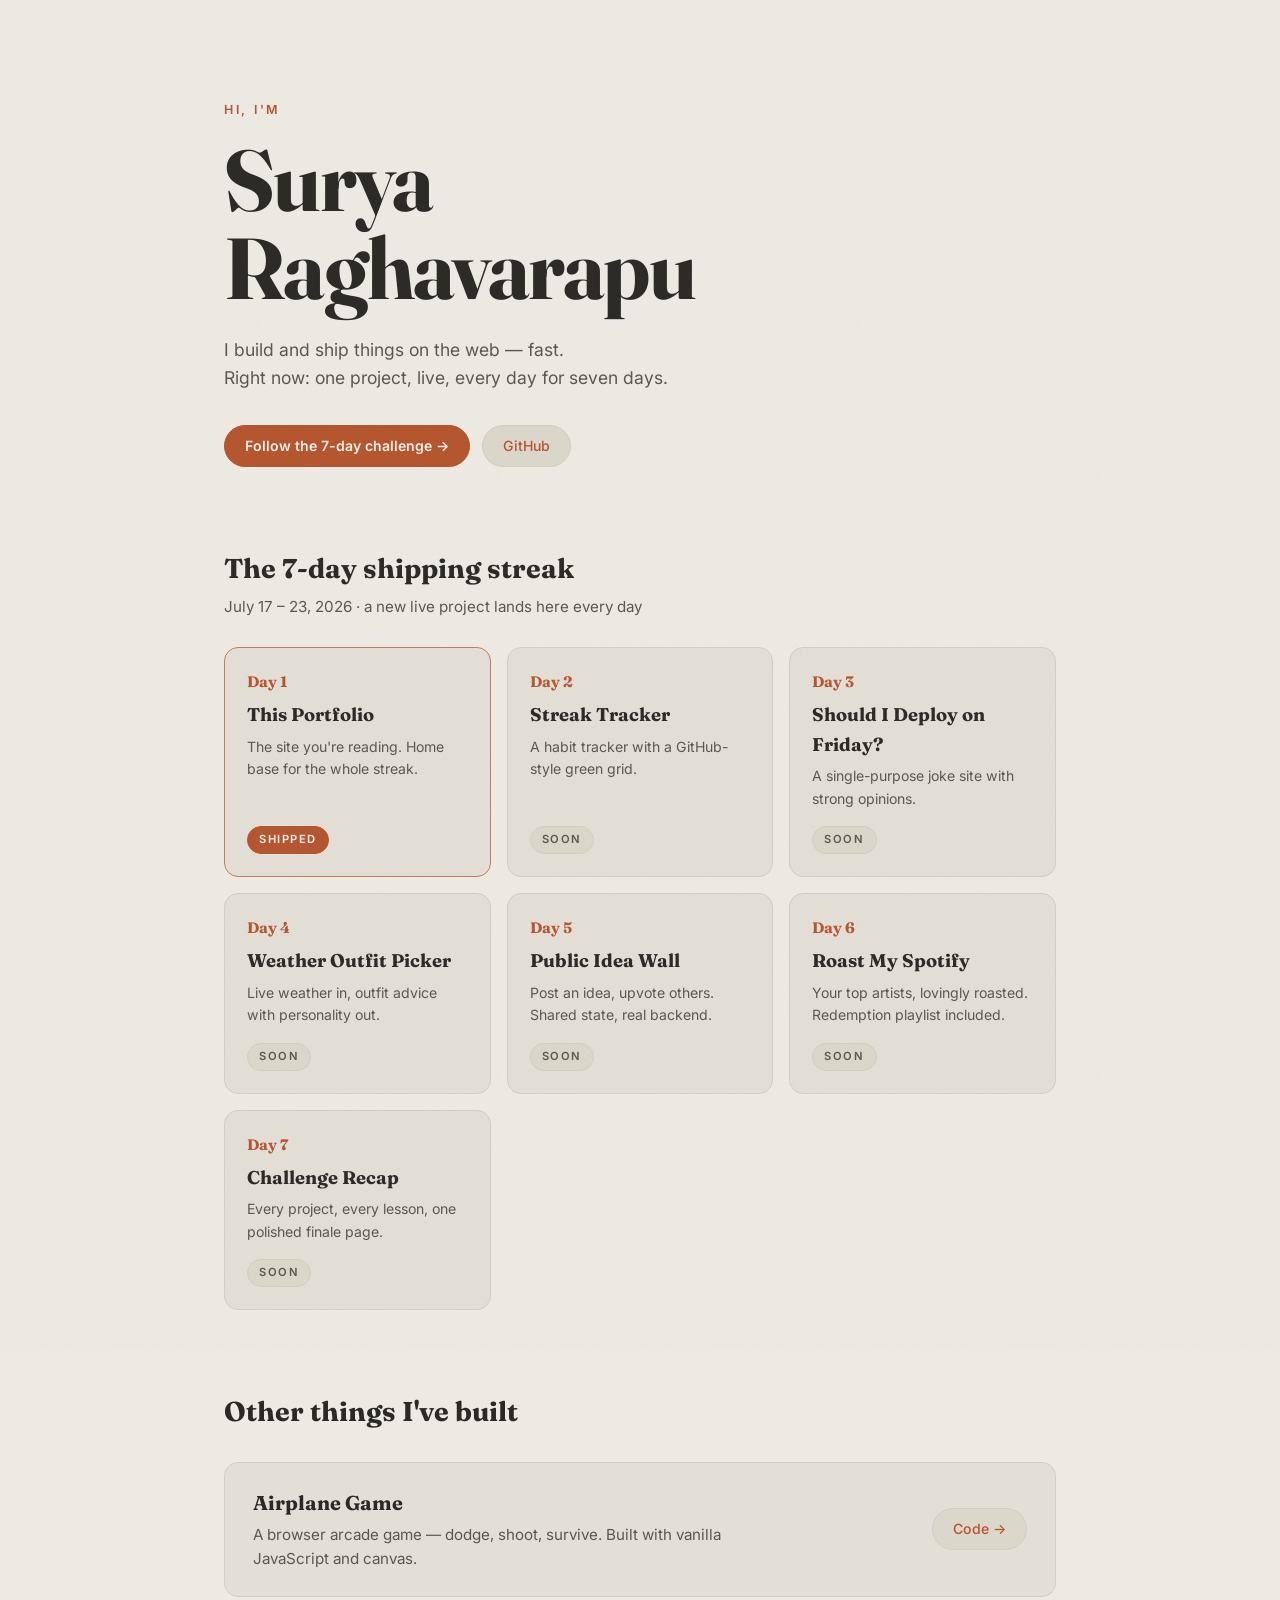
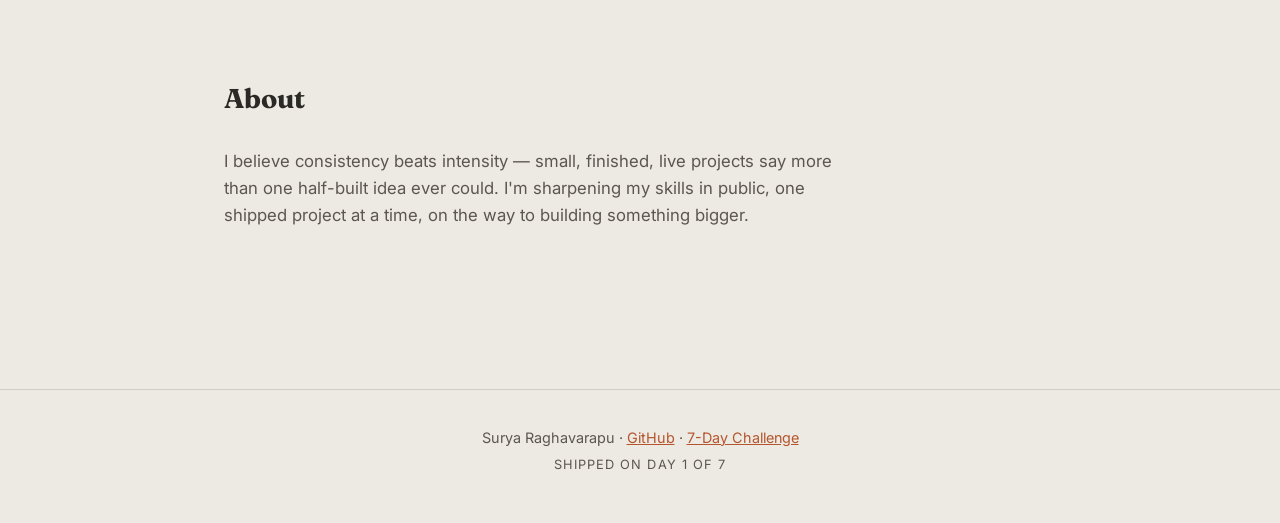
==== index.html @ e82c43d0 "Day 1: personal portfolio site Co-authored-by: Cursor <cursoragent@cursor.com>" ====
<!DOCTYPE html>
<html lang="en">
<head>
  <meta charset="UTF-8" />
  <meta name="viewport" content="width=device-width, initial-scale=1.0" />
  <title>Surya Raghavarapu — Builder</title>
  <meta name="description" content="Surya Raghavarapu builds and ships things on the web. Currently on a 7-day, 7-project build challenge." />
  <link rel="preconnect" href="https://fonts.googleapis.com" />
  <link rel="preconnect" href="https://fonts.gstatic.com" crossorigin />
  <link href="https://fonts.googleapis.com/css2?family=Fraunces:opsz,wght@9..144,500;9..144,700&family=Inter:wght@400;500;600&display=swap" rel="stylesheet" />
  <link rel="stylesheet" href="styles.css" />
</head>
<body>
  <div class="grain" aria-hidden="true"></div>

  <header class="hero">
    <p class="kicker">Hi, I'm</p>
    <h1>Surya<br />Raghavarapu</h1>
    <p class="sub">
      I build and ship things on the web — fast.<br />
      Right now: one project, live, every day for seven days.
    </p>
    <div class="hero-meta">
      <a class="pill pill-accent" href="https://sai-surya-siva-prasad.github.io/7-days-7-projects/" target="_blank" rel="noopener">Follow the 7-day challenge →</a>
      <a class="pill pill-link" href="https://github.com/sai-surya-siva-prasad" target="_blank" rel="noopener">GitHub</a>
    </div>
  </header>

  <main>
    <section class="challenge">
      <div class="section-head">
        <h2>The 7-day shipping streak</h2>
        <p class="section-sub">July 17 – 23, 2026 · a new live project lands here every day</p>
      </div>

      <div class="ship-grid">
        <article class="ship-card" data-status="shipped">
          <span class="ship-day">Day 1</span>
          <h3>This Portfolio</h3>
          <p>The site you're reading. Home base for the whole streak.</p>
          <span class="ship-status">Shipped</span>
        </article>

        <article class="ship-card" data-status="upcoming">
          <span class="ship-day">Day 2</span>
          <h3>Streak Tracker</h3>
          <p>A habit tracker with a GitHub-style green grid.</p>
          <span class="ship-status">Soon</span>
        </article>

        <article class="ship-card" data-status="upcoming">
          <span class="ship-day">Day 3</span>
          <h3>Should I Deploy on Friday?</h3>
          <p>A single-purpose joke site with strong opinions.</p>
          <span class="ship-status">Soon</span>
        </article>

        <article class="ship-card" data-status="upcoming">
          <span class="ship-day">Day 4</span>
          <h3>Weather Outfit Picker</h3>
          <p>Live weather in, outfit advice with personality out.</p>
          <span class="ship-status">Soon</span>
        </article>

        <article class="ship-card" data-status="upcoming">
          <span class="ship-day">Day 5</span>
          <h3>Public Idea Wall</h3>
          <p>Post an idea, upvote others. Shared state, real backend.</p>
          <span class="ship-status">Soon</span>
        </article>

        <article class="ship-card" data-status="upcoming">
          <span class="ship-day">Day 6</span>
          <h3>Roast My Spotify</h3>
          <p>Your top artists, lovingly roasted. Redemption playlist included.</p>
          <span class="ship-status">Soon</span>
        </article>

        <article class="ship-card" data-status="upcoming">
          <span class="ship-day">Day 7</span>
          <h3>Challenge Recap</h3>
          <p>Every project, every lesson, one polished finale page.</p>
          <span class="ship-status">Soon</span>
        </article>
      </div>
    </section>

    <section class="projects">
      <div class="section-head">
        <h2>Other things I've built</h2>
      </div>
      <div class="project-list">
        <article class="project-row">
          <div>
            <h3>Airplane Game</h3>
            <p>A browser arcade game — dodge, shoot, survive. Built with vanilla JavaScript and canvas.</p>
          </div>
          <a class="pill pill-link" href="https://github.com/sai-surya-siva-prasad/airplance-game" target="_blank" rel="noopener">Code →</a>
        </article>
      </div>
    </section>

    <section class="about">
      <div class="section-head">
        <h2>About</h2>
      </div>
      <p>
        I believe consistency beats intensity — small, finished, live projects say more than
        one half-built idea ever could. I'm sharpening my skills in public, one shipped
        project at a time, on the way to building something bigger.
      </p>
    </section>
  </main>

  <footer>
    <p>Surya Raghavarapu · <a href="https://github.com/sai-surya-siva-prasad" target="_blank" rel="noopener">GitHub</a> · <a href="https://sai-surya-siva-prasad.github.io/7-days-7-projects/" target="_blank" rel="noopener">7-Day Challenge</a></p>
    <p class="foot-note">Shipped on Day 1 of 7</p>
  </footer>
</body>
</html>
---- styles.css ----
/* Portfolio — same matte, grainy language as the challenge page. */

:root {
  --bg: #edeae3;
  --ink: #2b2925;
  --ink-soft: #5c574e;
  --card: #e3dfd6;
  --card-edge: #d3cec2;
  --accent: #b4552d;
  --accent-soft: #c97a55;
  --pill-bg: #dcd7cb;
}

* {
  margin: 0;
  padding: 0;
  box-sizing: border-box;
}

html {
  scroll-behavior: smooth;
}

body {
  font-family: "Inter", system-ui, sans-serif;
  background: var(--bg);
  color: var(--ink);
  line-height: 1.6;
  overflow-x: hidden;
}

.grain {
  position: fixed;
  inset: -50%;
  width: 200%;
  height: 200%;
  pointer-events: none;
  z-index: 1000;
  opacity: 0.5;
  background-image: url("data:image/svg+xml,%3Csvg xmlns='http://www.w3.org/2000/svg' width='300' height='300'%3E%3Cfilter id='n'%3E%3CfeTurbulence type='fractalNoise' baseFrequency='0.9' numOctaves='2' stitchTiles='stitch'/%3E%3CfeColorMatrix type='saturate' values='0'/%3E%3C/filter%3E%3Crect width='100%25' height='100%25' filter='url(%23n)' opacity='0.06'/%3E%3C/svg%3E");
}

/* ---------- Hero ---------- */

.hero {
  max-width: 880px;
  margin: 0 auto;
  padding: 100px 24px 80px;
}

.kicker {
  text-transform: uppercase;
  letter-spacing: 0.22em;
  font-size: 0.78rem;
  font-weight: 600;
  color: var(--accent);
  margin-bottom: 16px;
}

.hero h1 {
  font-family: "Fraunces", serif;
  font-weight: 700;
  font-size: clamp(3rem, 9vw, 5.4rem);
  line-height: 1.02;
  letter-spacing: -0.02em;
}

.sub {
  margin-top: 24px;
  font-size: 1.1rem;
  color: var(--ink-soft);
  max-width: 520px;
}

.hero-meta {
  margin-top: 32px;
  display: flex;
  gap: 12px;
  flex-wrap: wrap;
}

.pill {
  display: inline-block;
  padding: 9px 20px;
  border-radius: 999px;
  background: var(--pill-bg);
  border: 1px solid var(--card-edge);
  font-size: 0.88rem;
  font-weight: 500;
  color: var(--ink-soft);
  text-decoration: none;
  transition: background 0.2s ease, transform 0.15s ease;
}

.pill:hover {
  transform: translateY(-1px);
}

.pill-link {
  color: var(--accent);
}

.pill-link:hover {
  background: var(--card-edge);
}

.pill-accent {
  background: var(--accent);
  border-color: var(--accent);
  color: #f4f1ea;
  font-weight: 600;
}

.pill-accent:hover {
  background: var(--accent-soft);
  border-color: var(--accent-soft);
}

/* ---------- Sections ---------- */

main {
  max-width: 880px;
  margin: 0 auto;
  padding: 0 24px 80px;
}

section {
  margin-bottom: 80px;
}

.section-head {
  margin-bottom: 28px;
}

h2 {
  font-family: "Fraunces", serif;
  font-size: 1.7rem;
  font-weight: 700;
}

.section-sub {
  color: var(--ink-soft);
  font-size: 0.95rem;
  margin-top: 4px;
}

/* ---------- Challenge grid ---------- */

.ship-grid {
  display: grid;
  grid-template-columns: repeat(auto-fill, minmax(240px, 1fr));
  gap: 16px;
}

.ship-card {
  background: var(--card);
  border: 1px solid var(--card-edge);
  border-radius: 14px;
  padding: 22px;
  display: flex;
  flex-direction: column;
  gap: 6px;
  transition: transform 0.18s ease;
}

.ship-card:hover {
  transform: translateY(-3px);
}

.ship-card[data-status="shipped"] {
  border: 1.5px solid var(--accent-soft);
}

.ship-day {
  font-family: "Fraunces", serif;
  font-weight: 700;
  font-size: 0.95rem;
  color: var(--accent);
}

.ship-card h3 {
  font-family: "Fraunces", serif;
  font-size: 1.15rem;
  font-weight: 700;
}

.ship-card p {
  color: var(--ink-soft);
  font-size: 0.88rem;
  flex-grow: 1;
}

.ship-status {
  align-self: flex-start;
  margin-top: 10px;
  font-size: 0.7rem;
  text-transform: uppercase;
  letter-spacing: 0.14em;
  font-weight: 600;
  color: var(--ink-soft);
  background: var(--pill-bg);
  border: 1px solid var(--card-edge);
  padding: 4px 11px;
  border-radius: 999px;
}

.ship-card[data-status="shipped"] .ship-status {
  color: #f4f1ea;
  background: var(--accent);
  border-color: var(--accent);
}

/* ---------- Projects ---------- */

.project-row {
  background: var(--card);
  border: 1px solid var(--card-edge);
  border-radius: 14px;
  padding: 24px 28px;
  display: flex;
  justify-content: space-between;
  align-items: center;
  gap: 20px;
  flex-wrap: wrap;
}

.project-row h3 {
  font-family: "Fraunces", serif;
  font-size: 1.25rem;
  font-weight: 700;
  margin-bottom: 4px;
}

.project-row p {
  color: var(--ink-soft);
  font-size: 0.95rem;
  max-width: 520px;
}

/* ---------- About + footer ---------- */

.about p {
  color: var(--ink-soft);
  font-size: 1.05rem;
  max-width: 640px;
}

footer {
  border-top: 1px solid var(--card-edge);
  padding: 36px 24px 48px;
  text-align: center;
  color: var(--ink-soft);
  font-size: 0.9rem;
}

footer a {
  color: var(--accent);
}

.foot-note {
  margin-top: 6px;
  font-size: 0.8rem;
  letter-spacing: 0.08em;
  text-transform: uppercase;
}

@media (max-width: 560px) {
  .hero {
    padding-top: 64px;
  }
}
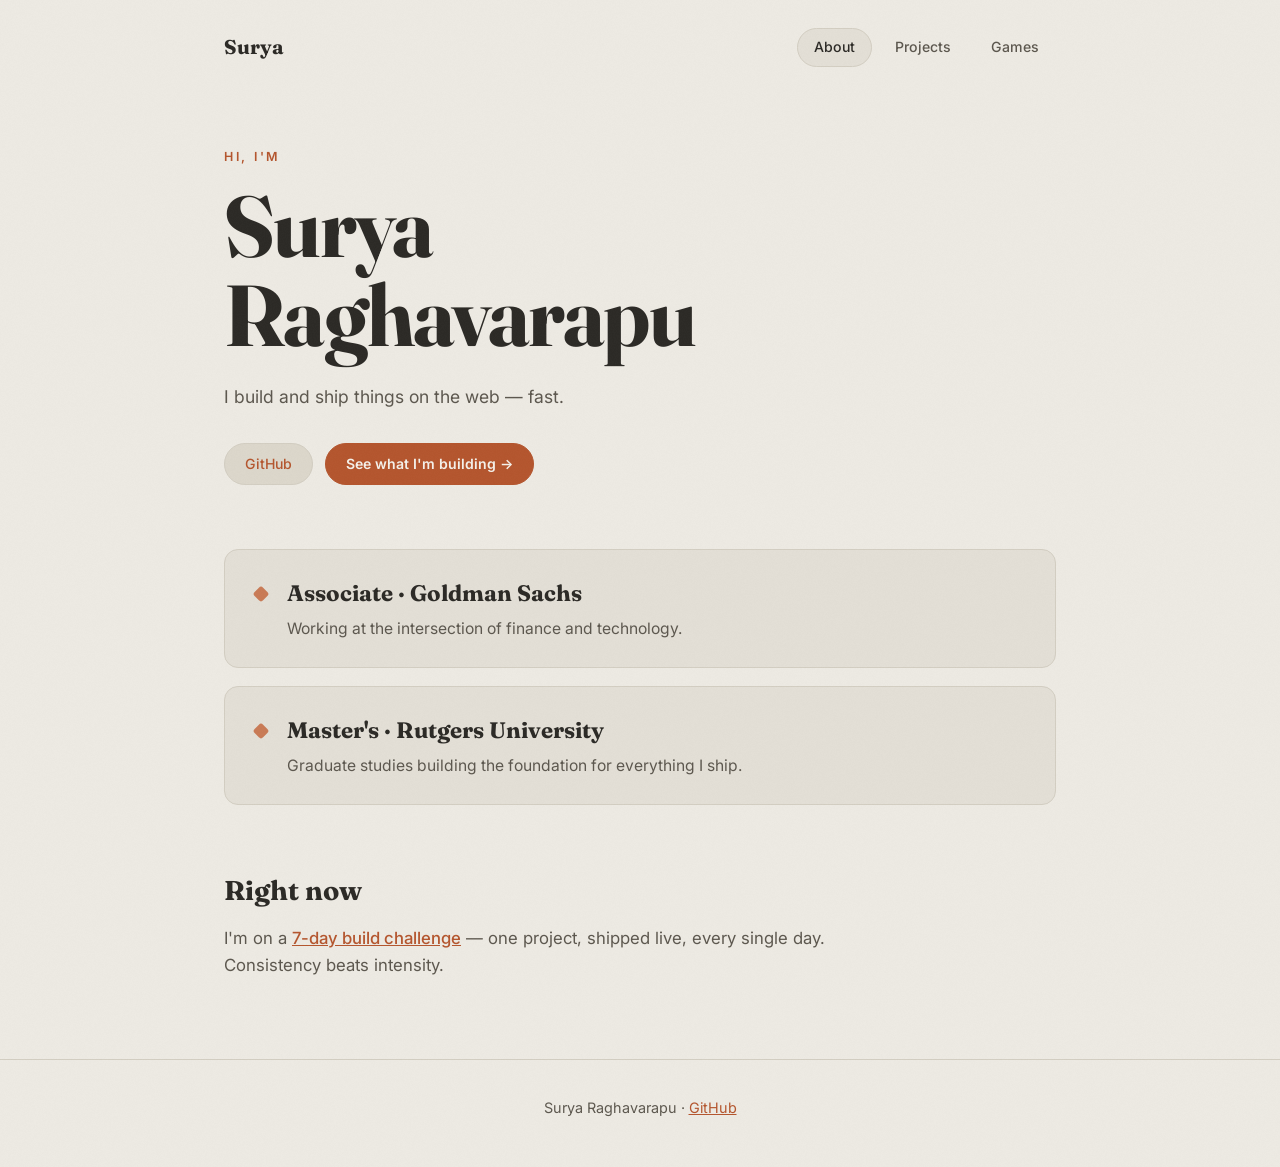
==== commit e585bea9: "Restructure portfolio: About / Projects / Games pages Co-authored-by: Cursor <cursoragent@cursor.com" ====
--- a/index.html
+++ b/index.html
@@ -3,8 +3,8 @@
 <head>
   <meta charset="UTF-8" />
   <meta name="viewport" content="width=device-width, initial-scale=1.0" />
-  <title>Surya Raghavarapu — Builder</title>
-  <meta name="description" content="Surya Raghavarapu builds and ships things on the web. Currently on a 7-day, 7-project build challenge." />
+  <title>Surya Raghavarapu</title>
+  <meta name="description" content="Surya Raghavarapu — Master's at Rutgers University, Associate at Goldman Sachs. I build and ship things on the web." />
   <link rel="preconnect" href="https://fonts.googleapis.com" />
   <link rel="preconnect" href="https://fonts.gstatic.com" crossorigin />
   <link href="https://fonts.googleapis.com/css2?family=Fraunces:opsz,wght@9..144,500;9..144,700&family=Inter:wght@400;500;600&display=swap" rel="stylesheet" />
@@ -13,108 +13,54 @@
 <body>
   <div class="grain" aria-hidden="true"></div>
 
+  <nav class="nav">
+    <a href="index.html" class="nav-brand">Surya</a>
+    <div class="nav-links">
+      <a href="index.html" class="active">About</a>
+      <a href="projects.html">Projects</a>
+      <a href="games.html">Games</a>
+    </div>
+  </nav>
+
   <header class="hero">
     <p class="kicker">Hi, I'm</p>
     <h1>Surya<br />Raghavarapu</h1>
-    <p class="sub">
-      I build and ship things on the web — fast.<br />
-      Right now: one project, live, every day for seven days.
-    </p>
+    <p class="sub">I build and ship things on the web — fast.</p>
     <div class="hero-meta">
-      <a class="pill pill-accent" href="https://sai-surya-siva-prasad.github.io/7-days-7-projects/" target="_blank" rel="noopener">Follow the 7-day challenge →</a>
       <a class="pill pill-link" href="https://github.com/sai-surya-siva-prasad" target="_blank" rel="noopener">GitHub</a>
+      <a class="pill pill-accent" href="projects.html">See what I'm building →</a>
     </div>
   </header>
 
   <main>
-    <section class="challenge">
-      <div class="section-head">
-        <h2>The 7-day shipping streak</h2>
-        <p class="section-sub">July 17 – 23, 2026 · a new live project lands here every day</p>
+    <section class="timeline">
+      <div class="timeline-item">
+        <span class="timeline-marker" aria-hidden="true"></span>
+        <div>
+          <h2>Associate · Goldman Sachs</h2>
+          <p>Working at the intersection of finance and technology.</p>
+        </div>
       </div>
-
-      <div class="ship-grid">
-        <article class="ship-card" data-status="shipped">
-          <span class="ship-day">Day 1</span>
-          <h3>This Portfolio</h3>
-          <p>The site you're reading. Home base for the whole streak.</p>
-          <span class="ship-status">Shipped</span>
-        </article>
-
-        <article class="ship-card" data-status="upcoming">
-          <span class="ship-day">Day 2</span>
-          <h3>Streak Tracker</h3>
-          <p>A habit tracker with a GitHub-style green grid.</p>
-          <span class="ship-status">Soon</span>
-        </article>
-
-        <article class="ship-card" data-status="upcoming">
-          <span class="ship-day">Day 3</span>
-          <h3>Should I Deploy on Friday?</h3>
-          <p>A single-purpose joke site with strong opinions.</p>
-          <span class="ship-status">Soon</span>
-        </article>
-
-        <article class="ship-card" data-status="upcoming">
-          <span class="ship-day">Day 4</span>
-          <h3>Weather Outfit Picker</h3>
-          <p>Live weather in, outfit advice with personality out.</p>
-          <span class="ship-status">Soon</span>
-        </article>
-
-        <article class="ship-card" data-status="upcoming">
-          <span class="ship-day">Day 5</span>
-          <h3>Public Idea Wall</h3>
-          <p>Post an idea, upvote others. Shared state, real backend.</p>
-          <span class="ship-status">Soon</span>
-        </article>
-
-        <article class="ship-card" data-status="upcoming">
-          <span class="ship-day">Day 6</span>
-          <h3>Roast My Spotify</h3>
-          <p>Your top artists, lovingly roasted. Redemption playlist included.</p>
-          <span class="ship-status">Soon</span>
-        </article>
-
-        <article class="ship-card" data-status="upcoming">
-          <span class="ship-day">Day 7</span>
-          <h3>Challenge Recap</h3>
-          <p>Every project, every lesson, one polished finale page.</p>
-          <span class="ship-status">Soon</span>
-        </article>
+      <div class="timeline-item">
+        <span class="timeline-marker" aria-hidden="true"></span>
+        <div>
+          <h2>Master's · Rutgers University</h2>
+          <p>Graduate studies building the foundation for everything I ship.</p>
+        </div>
       </div>
     </section>
 
-    <section class="projects">
-      <div class="section-head">
-        <h2>Other things I've built</h2>
-      </div>
-      <div class="project-list">
-        <article class="project-row">
-          <div>
-            <h3>Airplane Game</h3>
-            <p>A browser arcade game — dodge, shoot, survive. Built with vanilla JavaScript and canvas.</p>
-          </div>
-          <a class="pill pill-link" href="https://github.com/sai-surya-siva-prasad/airplance-game" target="_blank" rel="noopener">Code →</a>
-        </article>
-      </div>
-    </section>
-
-    <section class="about">
-      <div class="section-head">
-        <h2>About</h2>
-      </div>
+    <section class="now">
+      <h2 class="section-title">Right now</h2>
       <p>
-        I believe consistency beats intensity — small, finished, live projects say more than
-        one half-built idea ever could. I'm sharpening my skills in public, one shipped
-        project at a time, on the way to building something bigger.
+        I'm on a <a href="https://sai-surya-siva-prasad.github.io/7-days-7-projects/" target="_blank" rel="noopener">7-day build challenge</a> —
+        one project, shipped live, every single day. Consistency beats intensity.
       </p>
     </section>
   </main>
 
   <footer>
-    <p>Surya Raghavarapu · <a href="https://github.com/sai-surya-siva-prasad" target="_blank" rel="noopener">GitHub</a> · <a href="https://sai-surya-siva-prasad.github.io/7-days-7-projects/" target="_blank" rel="noopener">7-Day Challenge</a></p>
-    <p class="foot-note">Shipped on Day 1 of 7</p>
+    <p>Surya Raghavarapu · <a href="https://github.com/sai-surya-siva-prasad" target="_blank" rel="noopener">GitHub</a></p>
   </footer>
 </body>
 </html>
--- a/styles.css
+++ b/styles.css
@@ -1,4 +1,4 @@
-/* Portfolio — same matte, grainy language as the challenge page. */
+/* Portfolio — matte, grainy, flat. Shared across About / Projects / Games. */
 
 :root {
   --bg: #edeae3;
@@ -27,6 +27,13 @@
   color: var(--ink);
   line-height: 1.6;
   overflow-x: hidden;
+  min-height: 100vh;
+  display: flex;
+  flex-direction: column;
+}
+
+main {
+  flex: 1;
 }
 
 .grain {
@@ -40,12 +47,59 @@
   background-image: url("data:image/svg+xml,%3Csvg xmlns='http://www.w3.org/2000/svg' width='300' height='300'%3E%3Cfilter id='n'%3E%3CfeTurbulence type='fractalNoise' baseFrequency='0.9' numOctaves='2' stitchTiles='stitch'/%3E%3CfeColorMatrix type='saturate' values='0'/%3E%3C/filter%3E%3Crect width='100%25' height='100%25' filter='url(%23n)' opacity='0.06'/%3E%3C/svg%3E");
 }
 
-/* ---------- Hero ---------- */
+/* ---------- Nav ---------- */
+
+.nav {
+  max-width: 880px;
+  margin: 0 auto;
+  width: 100%;
+  padding: 28px 24px 0;
+  display: flex;
+  justify-content: space-between;
+  align-items: center;
+}
+
+.nav-brand {
+  font-family: "Fraunces", serif;
+  font-weight: 700;
+  font-size: 1.25rem;
+  color: var(--ink);
+  text-decoration: none;
+}
+
+.nav-links {
+  display: flex;
+  gap: 6px;
+}
+
+.nav-links a {
+  padding: 7px 16px;
+  border-radius: 999px;
+  font-size: 0.88rem;
+  font-weight: 500;
+  color: var(--ink-soft);
+  text-decoration: none;
+  border: 1px solid transparent;
+  transition: background 0.2s ease;
+}
+
+.nav-links a:hover {
+  background: var(--pill-bg);
+}
+
+.nav-links a.active {
+  background: var(--card);
+  border-color: var(--card-edge);
+  color: var(--ink);
+}
+
+/* ---------- Hero (About) ---------- */
 
 .hero {
   max-width: 880px;
   margin: 0 auto;
-  padding: 100px 24px 80px;
+  width: 100%;
+  padding: 80px 24px 64px;
 }
 
 .kicker {
@@ -69,7 +123,11 @@
   margin-top: 24px;
   font-size: 1.1rem;
   color: var(--ink-soft);
-  max-width: 520px;
+  max-width: 560px;
+}
+
+.sub a {
+  color: var(--accent);
 }
 
 .hero-meta {
@@ -78,6 +136,24 @@
   gap: 12px;
   flex-wrap: wrap;
 }
+
+/* ---------- Page head (Projects / Games) ---------- */
+
+.page-head {
+  max-width: 880px;
+  margin: 0 auto;
+  width: 100%;
+  padding: 72px 24px 48px;
+}
+
+.page-head h1 {
+  font-family: "Fraunces", serif;
+  font-weight: 700;
+  font-size: clamp(2.4rem, 7vw, 3.8rem);
+  letter-spacing: -0.02em;
+}
+
+/* ---------- Pills ---------- */
 
 .pill {
   display: inline-block;
@@ -116,35 +192,79 @@
   border-color: var(--accent-soft);
 }
 
-/* ---------- Sections ---------- */
+/* ---------- Main container ---------- */
 
 main {
   max-width: 880px;
   margin: 0 auto;
+  width: 100%;
   padding: 0 24px 80px;
 }
 
-section {
-  margin-bottom: 80px;
-}
-
-.section-head {
-  margin-bottom: 28px;
-}
-
-h2 {
+.section-title {
   font-family: "Fraunces", serif;
   font-size: 1.7rem;
   font-weight: 700;
-}
-
-.section-sub {
-  color: var(--ink-soft);
-  font-size: 0.95rem;
-  margin-top: 4px;
-}
-
-/* ---------- Challenge grid ---------- */
+  margin-bottom: 12px;
+}
+
+/* ---------- Timeline (About) ---------- */
+
+.timeline {
+  display: grid;
+  gap: 18px;
+  margin-bottom: 64px;
+}
+
+.timeline-item {
+  display: flex;
+  gap: 20px;
+  align-items: flex-start;
+  background: var(--card);
+  border: 1px solid var(--card-edge);
+  border-radius: 14px;
+  padding: 26px 30px;
+  transition: transform 0.18s ease;
+}
+
+.timeline-item:hover {
+  transform: translateY(-3px);
+}
+
+.timeline-marker {
+  flex-shrink: 0;
+  width: 12px;
+  height: 12px;
+  margin-top: 12px;
+  border-radius: 3px;
+  background: var(--accent-soft);
+  transform: rotate(45deg);
+}
+
+.timeline-item h2 {
+  font-family: "Fraunces", serif;
+  font-size: 1.4rem;
+  font-weight: 700;
+  margin-bottom: 4px;
+}
+
+.timeline-item p {
+  color: var(--ink-soft);
+  font-size: 0.98rem;
+}
+
+.now p {
+  color: var(--ink-soft);
+  font-size: 1.05rem;
+  max-width: 640px;
+}
+
+.now a {
+  color: var(--accent);
+  font-weight: 500;
+}
+
+/* ---------- Card grid (Projects / Games) ---------- */
 
 .ship-grid {
   display: grid;
@@ -202,6 +322,7 @@
   border: 1px solid var(--card-edge);
   padding: 4px 11px;
   border-radius: 999px;
+  text-decoration: none;
 }
 
 .ship-card[data-status="shipped"] .ship-status {
@@ -210,40 +331,12 @@
   border-color: var(--accent);
 }
 
-/* ---------- Projects ---------- */
-
-.project-row {
-  background: var(--card);
-  border: 1px solid var(--card-edge);
-  border-radius: 14px;
-  padding: 24px 28px;
-  display: flex;
-  justify-content: space-between;
-  align-items: center;
-  gap: 20px;
-  flex-wrap: wrap;
-}
-
-.project-row h3 {
-  font-family: "Fraunces", serif;
-  font-size: 1.25rem;
-  font-weight: 700;
-  margin-bottom: 4px;
-}
-
-.project-row p {
-  color: var(--ink-soft);
-  font-size: 0.95rem;
-  max-width: 520px;
-}
-
-/* ---------- About + footer ---------- */
-
-.about p {
-  color: var(--ink-soft);
-  font-size: 1.05rem;
-  max-width: 640px;
-}
+a.ship-status:hover {
+  background: var(--accent-soft);
+  border-color: var(--accent-soft);
+}
+
+/* ---------- Footer ---------- */
 
 footer {
   border-top: 1px solid var(--card-edge);
@@ -257,15 +350,13 @@
   color: var(--accent);
 }
 
-.foot-note {
-  margin-top: 6px;
-  font-size: 0.8rem;
-  letter-spacing: 0.08em;
-  text-transform: uppercase;
-}
-
 @media (max-width: 560px) {
-  .hero {
-    padding-top: 64px;
+  .hero,
+  .page-head {
+    padding-top: 48px;
   }
-}
+
+  .timeline-item {
+    padding: 22px;
+  }
+}
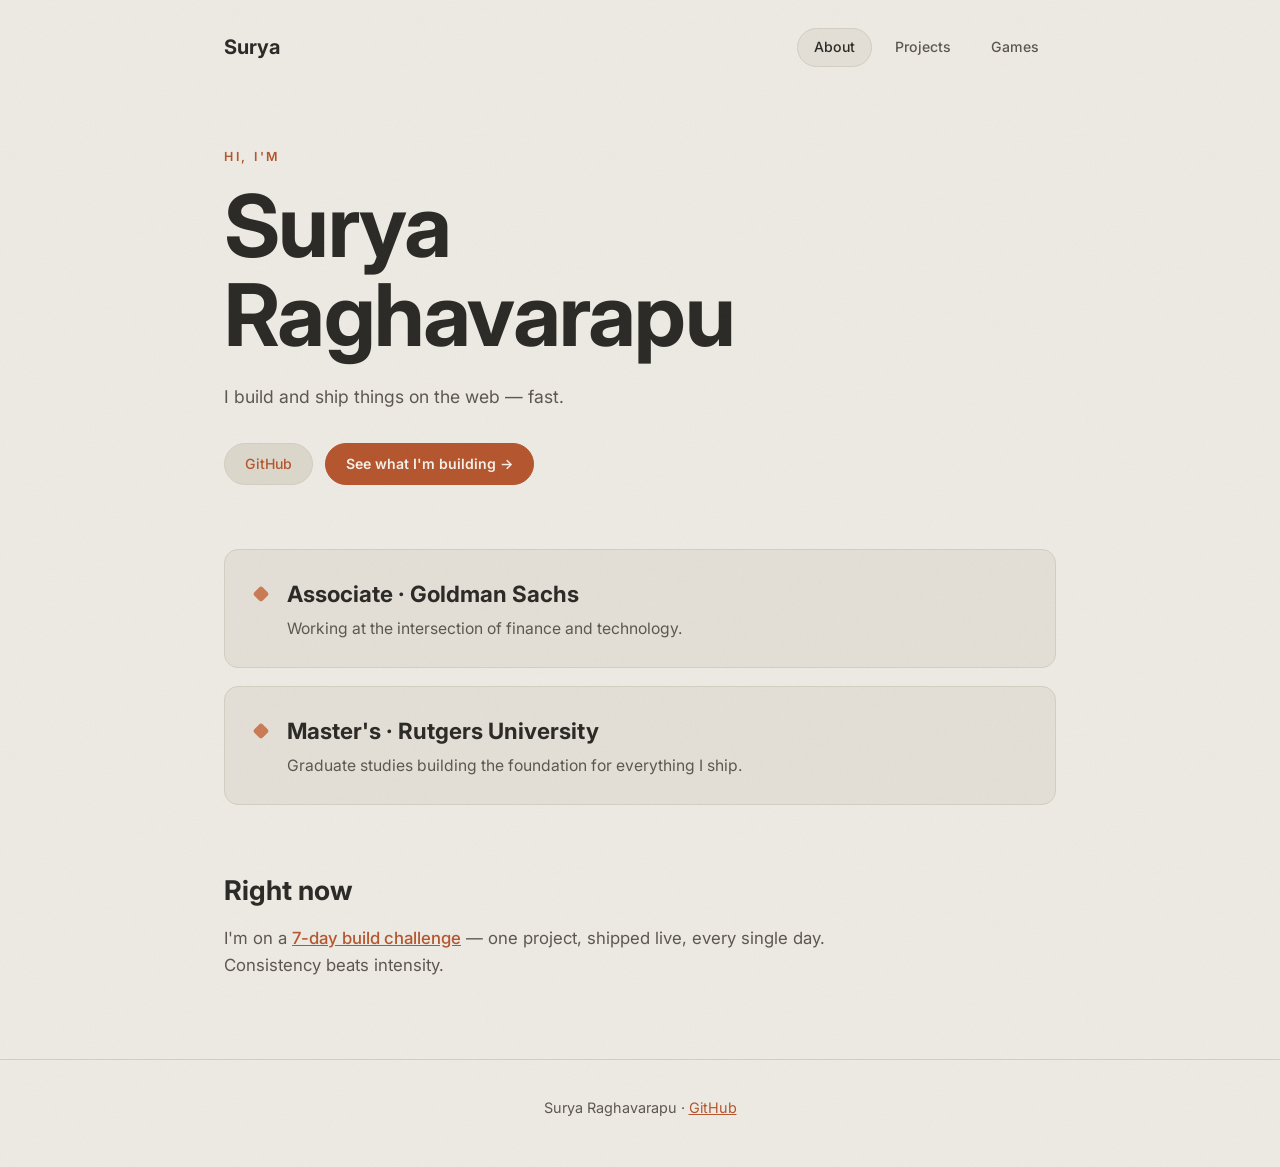
==== commit 222034aa: "Match danjcleary.com typography: single Inter/system sans stack Co-authored-by: Cursor <cursoragent@" ====
--- a/index.html
+++ b/index.html
@@ -7,7 +7,7 @@
   <meta name="description" content="Surya Raghavarapu — Master's at Rutgers University, Associate at Goldman Sachs. I build and ship things on the web." />
   <link rel="preconnect" href="https://fonts.googleapis.com" />
   <link rel="preconnect" href="https://fonts.gstatic.com" crossorigin />
-  <link href="https://fonts.googleapis.com/css2?family=Fraunces:opsz,wght@9..144,500;9..144,700&family=Inter:wght@400;500;600&display=swap" rel="stylesheet" />
+  <link href="https://fonts.googleapis.com/css2?family=Inter:wght@400;500;600;700&display=swap" rel="stylesheet" />
   <link rel="stylesheet" href="styles.css" />
 </head>
 <body>
--- a/styles.css
+++ b/styles.css
@@ -22,7 +22,7 @@
 }
 
 body {
-  font-family: "Inter", system-ui, sans-serif;
+  font-family: -apple-system, BlinkMacSystemFont, "Inter", "Segoe UI", sans-serif;
   background: var(--bg);
   color: var(--ink);
   line-height: 1.6;
@@ -60,7 +60,7 @@
 }
 
 .nav-brand {
-  font-family: "Fraunces", serif;
+  font-family: inherit;
   font-weight: 700;
   font-size: 1.25rem;
   color: var(--ink);
@@ -112,7 +112,7 @@
 }
 
 .hero h1 {
-  font-family: "Fraunces", serif;
+  font-family: inherit;
   font-weight: 700;
   font-size: clamp(3rem, 9vw, 5.4rem);
   line-height: 1.02;
@@ -147,7 +147,7 @@
 }
 
 .page-head h1 {
-  font-family: "Fraunces", serif;
+  font-family: inherit;
   font-weight: 700;
   font-size: clamp(2.4rem, 7vw, 3.8rem);
   letter-spacing: -0.02em;
@@ -202,7 +202,7 @@
 }
 
 .section-title {
-  font-family: "Fraunces", serif;
+  font-family: inherit;
   font-size: 1.7rem;
   font-weight: 700;
   margin-bottom: 12px;
@@ -242,7 +242,7 @@
 }
 
 .timeline-item h2 {
-  font-family: "Fraunces", serif;
+  font-family: inherit;
   font-size: 1.4rem;
   font-weight: 700;
   margin-bottom: 4px;
@@ -292,14 +292,14 @@
 }
 
 .ship-day {
-  font-family: "Fraunces", serif;
+  font-family: inherit;
   font-weight: 700;
   font-size: 0.95rem;
   color: var(--accent);
 }
 
 .ship-card h3 {
-  font-family: "Fraunces", serif;
+  font-family: inherit;
   font-size: 1.15rem;
   font-weight: 700;
 }
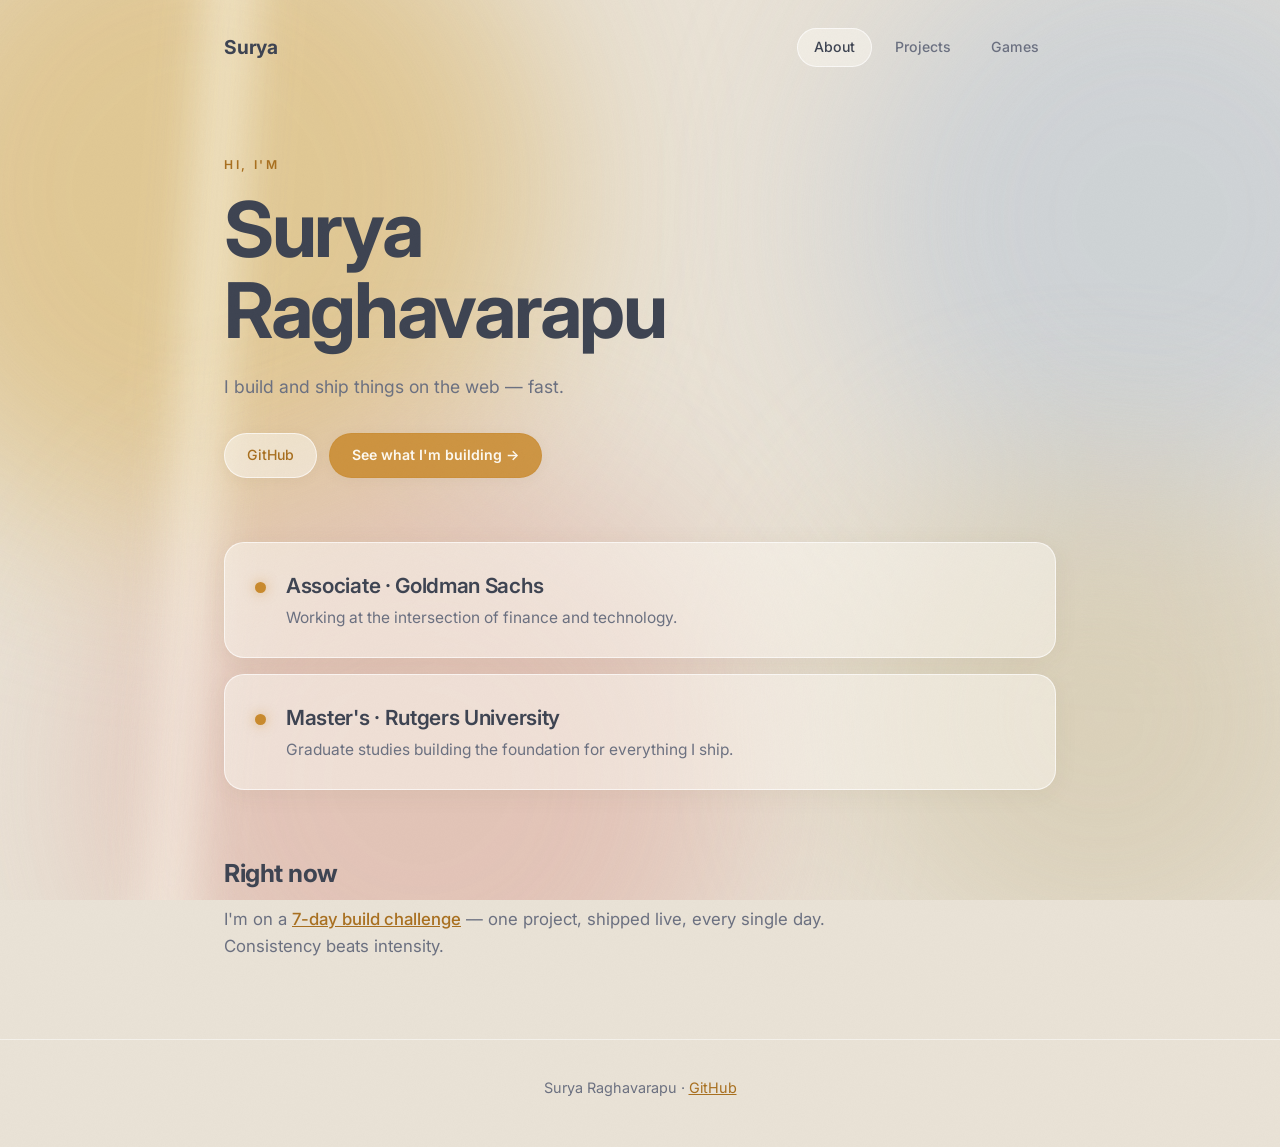
==== commit 7ec59d38: "Soft filmic redesign: blurred color washes, light bloom, frosted cards Co-authored-by: Cursor <curso" ====
--- a/index.html
+++ b/index.html
@@ -11,6 +11,13 @@
   <link rel="stylesheet" href="styles.css" />
 </head>
 <body>
+  <div class="backdrop" aria-hidden="true">
+    <span class="blob b1"></span>
+    <span class="blob b2"></span>
+    <span class="blob b3"></span>
+    <span class="blob b4"></span>
+    <span class="bloom"></span>
+  </div>
   <div class="grain" aria-hidden="true"></div>
 
   <nav class="nav">
--- a/styles.css
+++ b/styles.css
@@ -1,14 +1,16 @@
-/* Portfolio — matte, grainy, flat. Shared across About / Projects / Games. */
+/* Portfolio — soft filmic look: warm haze, blurred color washes, film grain.
+   Palette sampled from a muted 60s-film aesthetic: cream, mustard, dusty rose, hazy blue. */
 
 :root {
-  --bg: #edeae3;
-  --ink: #2b2925;
-  --ink-soft: #5c574e;
-  --card: #e3dfd6;
-  --card-edge: #d3cec2;
-  --accent: #b4552d;
-  --accent-soft: #c97a55;
-  --pill-bg: #dcd7cb;
+  --bg: #e9e2d6;
+  --ink: #3d4351;
+  --ink-soft: #6b7080;
+  --card: rgba(250, 246, 238, 0.55);
+  --card-edge: rgba(255, 255, 255, 0.65);
+  --accent: #c98a2d;
+  --accent-deep: #a86f1f;
+  --rose: #d8a49a;
+  --haze-blue: #a9b8c9;
 }
 
 * {
@@ -32,10 +34,97 @@
   flex-direction: column;
 }
 
-main {
-  flex: 1;
-}
-
+/* ---------- Soft blurred backdrop, like out-of-focus film ---------- */
+
+.backdrop {
+  position: fixed;
+  inset: 0;
+  z-index: -1;
+  overflow: hidden;
+}
+
+.blob {
+  position: absolute;
+  border-radius: 50%;
+  filter: blur(90px);
+  opacity: 0.55;
+  animation: drift 26s ease-in-out infinite alternate;
+}
+
+.b1 {
+  width: 55vw;
+  height: 55vw;
+  top: -18%;
+  left: -12%;
+  background: #d9b25f; /* soft mustard */
+}
+
+.b2 {
+  width: 48vw;
+  height: 48vw;
+  top: -10%;
+  right: -14%;
+  background: #b9c6d6; /* hazy blue */
+  animation-delay: -8s;
+}
+
+.b3 {
+  width: 50vw;
+  height: 50vw;
+  bottom: -22%;
+  left: 8%;
+  background: #ddab9f; /* dusty rose */
+  animation-delay: -15s;
+}
+
+.b4 {
+  width: 40vw;
+  height: 40vw;
+  bottom: -8%;
+  right: -6%;
+  background: #cfc3a4; /* warm cream */
+  animation-delay: -20s;
+}
+
+@keyframes drift {
+  from {
+    transform: translate(0, 0) scale(1);
+  }
+  to {
+    transform: translate(4vw, 3vh) scale(1.12);
+  }
+}
+
+/* Vertical light bloom, like lens flare through a window */
+.bloom {
+  position: absolute;
+  top: -10%;
+  left: 12%;
+  width: 90px;
+  height: 120%;
+  background: linear-gradient(
+    to right,
+    transparent,
+    rgba(255, 252, 240, 0.55),
+    transparent
+  );
+  filter: blur(18px);
+  transform: rotate(4deg);
+  animation: shimmer 12s ease-in-out infinite alternate;
+}
+
+@keyframes shimmer {
+  from {
+    opacity: 0.45;
+    transform: rotate(4deg) translateX(0);
+  }
+  to {
+    opacity: 0.8;
+    transform: rotate(4deg) translateX(6vw);
+  }
+}
+
+/* Film grain on top of everything */
 .grain {
   position: fixed;
   inset: -50%;
@@ -43,8 +132,40 @@
   height: 200%;
   pointer-events: none;
   z-index: 1000;
-  opacity: 0.5;
-  background-image: url("data:image/svg+xml,%3Csvg xmlns='http://www.w3.org/2000/svg' width='300' height='300'%3E%3Cfilter id='n'%3E%3CfeTurbulence type='fractalNoise' baseFrequency='0.9' numOctaves='2' stitchTiles='stitch'/%3E%3CfeColorMatrix type='saturate' values='0'/%3E%3C/filter%3E%3Crect width='100%25' height='100%25' filter='url(%23n)' opacity='0.06'/%3E%3C/svg%3E");
+  opacity: 0.4;
+  background-image: url("data:image/svg+xml,%3Csvg xmlns='http://www.w3.org/2000/svg' width='300' height='300'%3E%3Cfilter id='n'%3E%3CfeTurbulence type='fractalNoise' baseFrequency='0.9' numOctaves='2' stitchTiles='stitch'/%3E%3CfeColorMatrix type='saturate' values='0'/%3E%3C/filter%3E%3Crect width='100%25' height='100%25' filter='url(%23n)' opacity='0.05'/%3E%3C/svg%3E");
+}
+
+/* ---------- Smooth entrances ---------- */
+
+@keyframes fadeUp {
+  from {
+    opacity: 0;
+    transform: translateY(18px);
+  }
+  to {
+    opacity: 1;
+    transform: translateY(0);
+  }
+}
+
+.hero,
+.page-head {
+  animation: fadeUp 0.9s cubic-bezier(0.22, 1, 0.36, 1) both;
+}
+
+main {
+  animation: fadeUp 0.9s cubic-bezier(0.22, 1, 0.36, 1) 0.15s both;
+}
+
+@media (prefers-reduced-motion: reduce) {
+  .blob,
+  .bloom,
+  .hero,
+  .page-head,
+  main {
+    animation: none;
+  }
 }
 
 /* ---------- Nav ---------- */
@@ -60,11 +181,11 @@
 }
 
 .nav-brand {
-  font-family: inherit;
   font-weight: 700;
-  font-size: 1.25rem;
+  font-size: 1.2rem;
   color: var(--ink);
   text-decoration: none;
+  letter-spacing: -0.01em;
 }
 
 .nav-links {
@@ -80,17 +201,18 @@
   color: var(--ink-soft);
   text-decoration: none;
   border: 1px solid transparent;
-  transition: background 0.2s ease;
+  transition: all 0.3s ease;
 }
 
 .nav-links a:hover {
-  background: var(--pill-bg);
+  background: var(--card);
 }
 
 .nav-links a.active {
   background: var(--card);
   border-color: var(--card-edge);
   color: var(--ink);
+  backdrop-filter: blur(10px);
 }
 
 /* ---------- Hero (About) ---------- */
@@ -99,35 +221,34 @@
   max-width: 880px;
   margin: 0 auto;
   width: 100%;
-  padding: 80px 24px 64px;
+  padding: 88px 24px 64px;
 }
 
 .kicker {
   text-transform: uppercase;
   letter-spacing: 0.22em;
-  font-size: 0.78rem;
-  font-weight: 600;
-  color: var(--accent);
+  font-size: 0.76rem;
+  font-weight: 600;
+  color: var(--accent-deep);
   margin-bottom: 16px;
 }
 
 .hero h1 {
-  font-family: inherit;
   font-weight: 700;
-  font-size: clamp(3rem, 9vw, 5.4rem);
-  line-height: 1.02;
-  letter-spacing: -0.02em;
+  font-size: clamp(2.8rem, 8vw, 4.8rem);
+  line-height: 1.05;
+  letter-spacing: -0.03em;
 }
 
 .sub {
-  margin-top: 24px;
+  margin-top: 22px;
   font-size: 1.1rem;
   color: var(--ink-soft);
   max-width: 560px;
 }
 
 .sub a {
-  color: var(--accent);
+  color: var(--accent-deep);
 }
 
 .hero-meta {
@@ -147,54 +268,52 @@
 }
 
 .page-head h1 {
-  font-family: inherit;
   font-weight: 700;
-  font-size: clamp(2.4rem, 7vw, 3.8rem);
-  letter-spacing: -0.02em;
+  font-size: clamp(2.2rem, 6vw, 3.4rem);
+  letter-spacing: -0.03em;
 }
 
 /* ---------- Pills ---------- */
 
 .pill {
   display: inline-block;
-  padding: 9px 20px;
+  padding: 10px 22px;
   border-radius: 999px;
-  background: var(--pill-bg);
+  background: var(--card);
   border: 1px solid var(--card-edge);
+  backdrop-filter: blur(10px);
   font-size: 0.88rem;
   font-weight: 500;
-  color: var(--ink-soft);
+  color: var(--ink);
   text-decoration: none;
-  transition: background 0.2s ease, transform 0.15s ease;
+  transition: all 0.3s ease;
+  box-shadow: 0 2px 14px rgba(120, 100, 60, 0.06);
 }
 
 .pill:hover {
-  transform: translateY(-1px);
+  transform: translateY(-2px);
+  box-shadow: 0 6px 22px rgba(120, 100, 60, 0.12);
 }
 
 .pill-link {
-  color: var(--accent);
-}
-
-.pill-link:hover {
-  background: var(--card-edge);
+  color: var(--accent-deep);
 }
 
 .pill-accent {
-  background: var(--accent);
-  border-color: var(--accent);
-  color: #f4f1ea;
+  background: rgba(201, 138, 45, 0.85);
+  border-color: rgba(201, 138, 45, 0.4);
+  color: #fdf9f0;
   font-weight: 600;
 }
 
 .pill-accent:hover {
-  background: var(--accent-soft);
-  border-color: var(--accent-soft);
+  background: rgba(201, 138, 45, 0.95);
 }
 
 /* ---------- Main container ---------- */
 
 main {
+  flex: 1;
   max-width: 880px;
   margin: 0 auto;
   width: 100%;
@@ -202,9 +321,9 @@
 }
 
 .section-title {
-  font-family: inherit;
-  font-size: 1.7rem;
+  font-size: 1.55rem;
   font-weight: 700;
+  letter-spacing: -0.02em;
   margin-bottom: 12px;
 }
 
@@ -212,7 +331,7 @@
 
 .timeline {
   display: grid;
-  gap: 18px;
+  gap: 16px;
   margin-bottom: 64px;
 }
 
@@ -222,35 +341,38 @@
   align-items: flex-start;
   background: var(--card);
   border: 1px solid var(--card-edge);
-  border-radius: 14px;
+  border-radius: 20px;
   padding: 26px 30px;
-  transition: transform 0.18s ease;
+  backdrop-filter: blur(14px);
+  box-shadow: 0 4px 24px rgba(120, 100, 60, 0.07);
+  transition: transform 0.35s cubic-bezier(0.22, 1, 0.36, 1), box-shadow 0.35s ease;
 }
 
 .timeline-item:hover {
-  transform: translateY(-3px);
+  transform: translateY(-4px);
+  box-shadow: 0 10px 34px rgba(120, 100, 60, 0.12);
 }
 
 .timeline-marker {
   flex-shrink: 0;
-  width: 12px;
-  height: 12px;
-  margin-top: 12px;
-  border-radius: 3px;
-  background: var(--accent-soft);
-  transform: rotate(45deg);
+  width: 11px;
+  height: 11px;
+  margin-top: 13px;
+  border-radius: 50%;
+  background: var(--accent);
+  box-shadow: 0 0 12px rgba(201, 138, 45, 0.5);
 }
 
 .timeline-item h2 {
-  font-family: inherit;
-  font-size: 1.4rem;
-  font-weight: 700;
+  font-size: 1.3rem;
+  font-weight: 600;
+  letter-spacing: -0.015em;
   margin-bottom: 4px;
 }
 
 .timeline-item p {
   color: var(--ink-soft);
-  font-size: 0.98rem;
+  font-size: 0.97rem;
 }
 
 .now p {
@@ -260,7 +382,7 @@
 }
 
 .now a {
-  color: var(--accent);
+  color: var(--accent-deep);
   font-weight: 500;
 }
 
@@ -275,33 +397,37 @@
 .ship-card {
   background: var(--card);
   border: 1px solid var(--card-edge);
-  border-radius: 14px;
-  padding: 22px;
+  border-radius: 20px;
+  padding: 24px;
   display: flex;
   flex-direction: column;
   gap: 6px;
-  transition: transform 0.18s ease;
+  backdrop-filter: blur(14px);
+  box-shadow: 0 4px 24px rgba(120, 100, 60, 0.07);
+  transition: transform 0.35s cubic-bezier(0.22, 1, 0.36, 1), box-shadow 0.35s ease;
 }
 
 .ship-card:hover {
-  transform: translateY(-3px);
+  transform: translateY(-4px);
+  box-shadow: 0 10px 34px rgba(120, 100, 60, 0.12);
 }
 
 .ship-card[data-status="shipped"] {
-  border: 1.5px solid var(--accent-soft);
+  border-color: rgba(201, 138, 45, 0.5);
 }
 
 .ship-day {
-  font-family: inherit;
-  font-weight: 700;
-  font-size: 0.95rem;
-  color: var(--accent);
+  font-weight: 600;
+  font-size: 0.8rem;
+  text-transform: uppercase;
+  letter-spacing: 0.14em;
+  color: var(--accent-deep);
 }
 
 .ship-card h3 {
-  font-family: inherit;
-  font-size: 1.15rem;
-  font-weight: 700;
+  font-size: 1.12rem;
+  font-weight: 600;
+  letter-spacing: -0.01em;
 }
 
 .ship-card p {
@@ -312,34 +438,34 @@
 
 .ship-status {
   align-self: flex-start;
-  margin-top: 10px;
+  margin-top: 12px;
   font-size: 0.7rem;
   text-transform: uppercase;
   letter-spacing: 0.14em;
   font-weight: 600;
   color: var(--ink-soft);
-  background: var(--pill-bg);
+  background: rgba(255, 255, 255, 0.5);
   border: 1px solid var(--card-edge);
-  padding: 4px 11px;
+  padding: 5px 12px;
   border-radius: 999px;
   text-decoration: none;
+  transition: all 0.3s ease;
 }
 
 .ship-card[data-status="shipped"] .ship-status {
-  color: #f4f1ea;
-  background: var(--accent);
-  border-color: var(--accent);
+  color: #fdf9f0;
+  background: rgba(201, 138, 45, 0.85);
+  border-color: rgba(201, 138, 45, 0.4);
 }
 
 a.ship-status:hover {
-  background: var(--accent-soft);
-  border-color: var(--accent-soft);
+  background: rgba(168, 111, 31, 0.95);
 }
 
 /* ---------- Footer ---------- */
 
 footer {
-  border-top: 1px solid var(--card-edge);
+  border-top: 1px solid rgba(255, 255, 255, 0.5);
   padding: 36px 24px 48px;
   text-align: center;
   color: var(--ink-soft);
@@ -347,7 +473,7 @@
 }
 
 footer a {
-  color: var(--accent);
+  color: var(--accent-deep);
 }
 
 @media (max-width: 560px) {
@@ -359,4 +485,8 @@
   .timeline-item {
     padding: 22px;
   }
-}
+
+  .blob {
+    filter: blur(60px);
+  }
+}
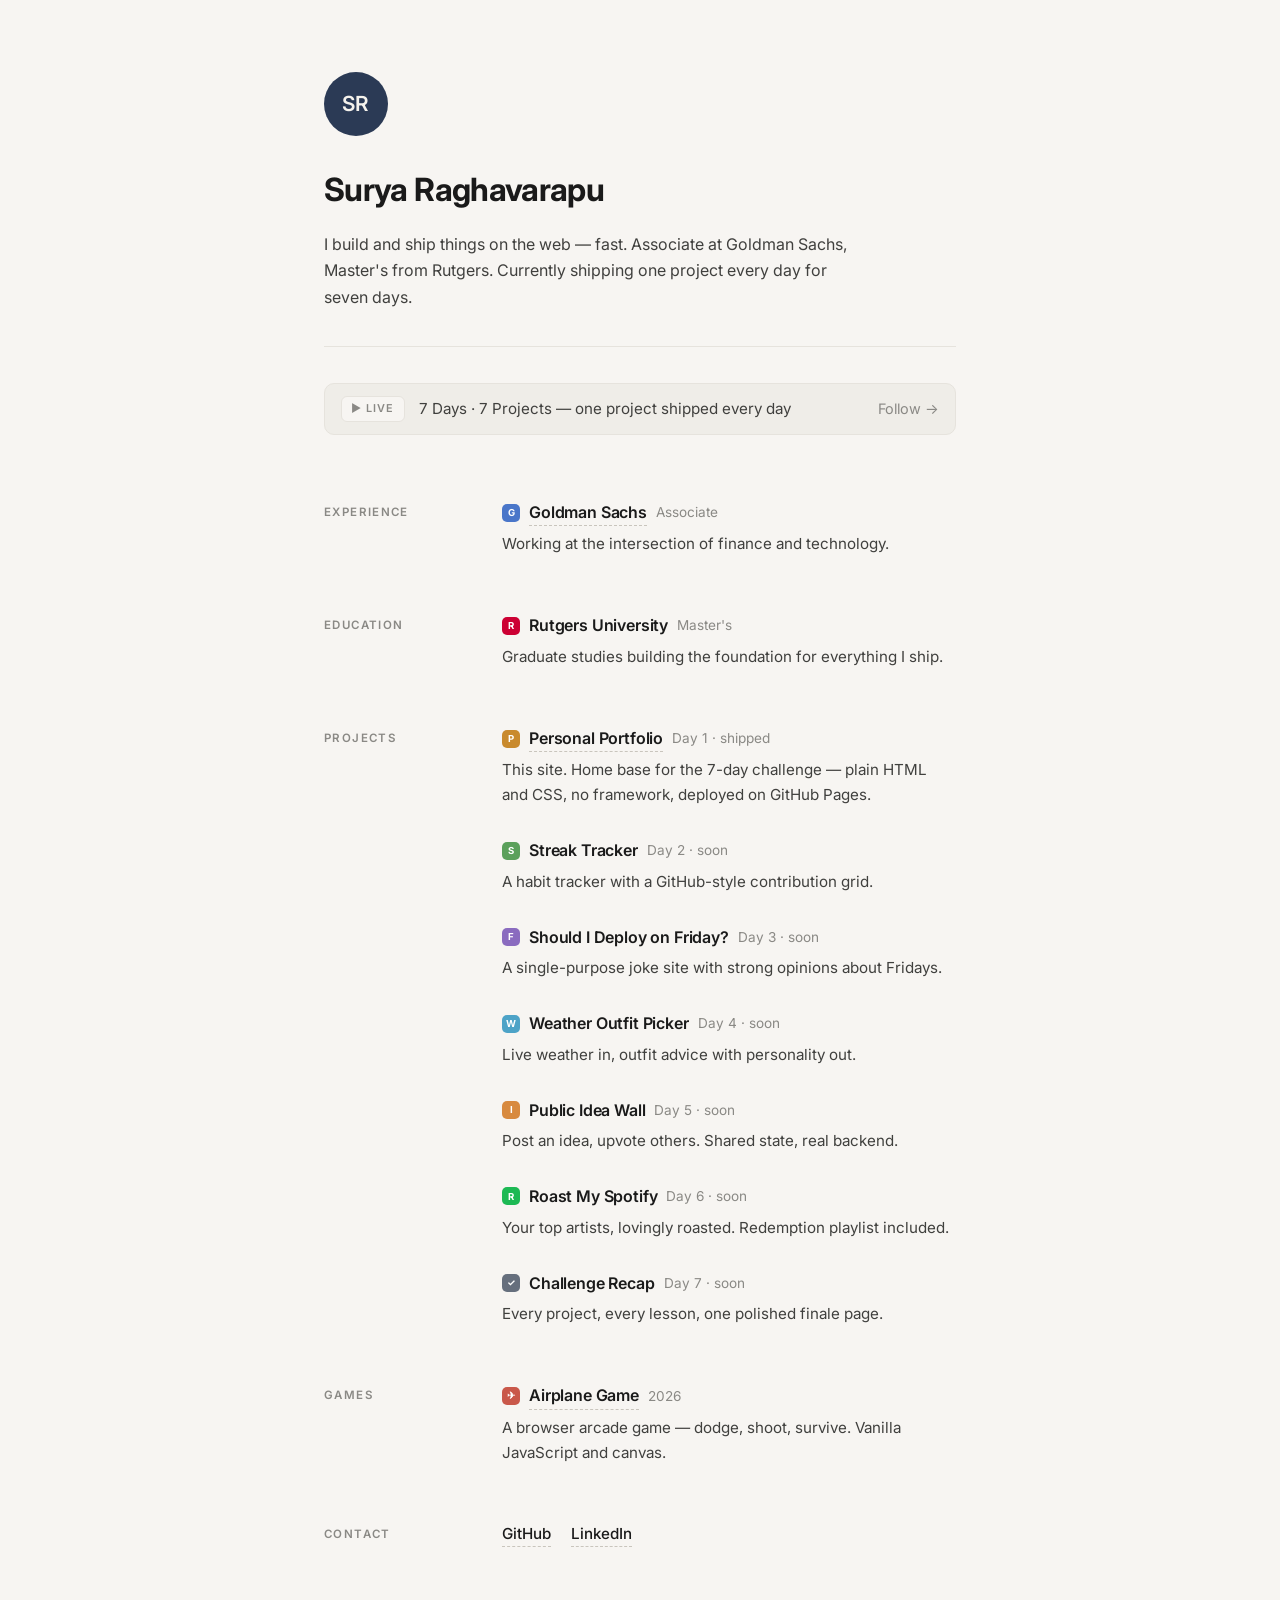
==== commit 445543e4: "Redesign as minimal single-page editorial layout (danjcleary.com style) Co-authored-by: Cursor <curs" ====
--- a/index.html
+++ b/index.html
@@ -4,70 +4,152 @@
   <meta charset="UTF-8" />
   <meta name="viewport" content="width=device-width, initial-scale=1.0" />
   <title>Surya Raghavarapu</title>
-  <meta name="description" content="Surya Raghavarapu — Master's at Rutgers University, Associate at Goldman Sachs. I build and ship things on the web." />
+  <meta name="description" content="Surya Raghavarapu — Associate at Goldman Sachs, Master's from Rutgers University. I build and ship things on the web." />
   <link rel="preconnect" href="https://fonts.googleapis.com" />
   <link rel="preconnect" href="https://fonts.gstatic.com" crossorigin />
   <link href="https://fonts.googleapis.com/css2?family=Inter:wght@400;500;600;700&display=swap" rel="stylesheet" />
   <link rel="stylesheet" href="styles.css" />
 </head>
 <body>
-  <div class="backdrop" aria-hidden="true">
-    <span class="blob b1"></span>
-    <span class="blob b2"></span>
-    <span class="blob b3"></span>
-    <span class="blob b4"></span>
-    <span class="bloom"></span>
-  </div>
-  <div class="grain" aria-hidden="true"></div>
+  <div class="page">
 
-  <nav class="nav">
-    <a href="index.html" class="nav-brand">Surya</a>
-    <div class="nav-links">
-      <a href="index.html" class="active">About</a>
-      <a href="projects.html">Projects</a>
-      <a href="games.html">Games</a>
-    </div>
-  </nav>
+    <header class="intro">
+      <div class="avatar" aria-hidden="true">SR</div>
+      <h1>Surya Raghavarapu</h1>
+      <p class="bio">
+        I build and ship things on the web — fast. Associate at Goldman Sachs,
+        Master's from Rutgers. Currently shipping one project every day for seven days.
+      </p>
+    </header>
 
-  <header class="hero">
-    <p class="kicker">Hi, I'm</p>
-    <h1>Surya<br />Raghavarapu</h1>
-    <p class="sub">I build and ship things on the web — fast.</p>
-    <div class="hero-meta">
-      <a class="pill pill-link" href="https://github.com/sai-surya-siva-prasad" target="_blank" rel="noopener">GitHub</a>
-      <a class="pill pill-accent" href="projects.html">See what I'm building →</a>
-    </div>
-  </header>
+    <hr class="rule" />
 
-  <main>
-    <section class="timeline">
-      <div class="timeline-item">
-        <span class="timeline-marker" aria-hidden="true"></span>
-        <div>
-          <h2>Associate · Goldman Sachs</h2>
+    <a class="banner" href="https://sai-surya-siva-prasad.github.io/7-days-7-projects/" target="_blank" rel="noopener">
+      <span class="banner-tag">▶ Live</span>
+      <span class="banner-text">7 Days · 7 Projects — one project shipped every day</span>
+      <span class="banner-cta">Follow →</span>
+    </a>
+
+    <section class="row">
+      <h2 class="row-label">Experience</h2>
+      <div class="row-body">
+        <article class="entry">
+          <div class="entry-head">
+            <span class="entry-icon" style="background:#4a76c9">G</span>
+            <a href="https://www.goldmansachs.com" target="_blank" rel="noopener" class="entry-name">Goldman Sachs</a>
+            <span class="entry-date">Associate</span>
+          </div>
           <p>Working at the intersection of finance and technology.</p>
-        </div>
-      </div>
-      <div class="timeline-item">
-        <span class="timeline-marker" aria-hidden="true"></span>
-        <div>
-          <h2>Master's · Rutgers University</h2>
-          <p>Graduate studies building the foundation for everything I ship.</p>
-        </div>
+        </article>
       </div>
     </section>
 
-    <section class="now">
-      <h2 class="section-title">Right now</h2>
-      <p>
-        I'm on a <a href="https://sai-surya-siva-prasad.github.io/7-days-7-projects/" target="_blank" rel="noopener">7-day build challenge</a> —
-        one project, shipped live, every single day. Consistency beats intensity.
-      </p>
+    <section class="row">
+      <h2 class="row-label">Education</h2>
+      <div class="row-body">
+        <article class="entry">
+          <div class="entry-head">
+            <span class="entry-icon" style="background:#cc0033">R</span>
+            <span class="entry-name">Rutgers University</span>
+            <span class="entry-date">Master's</span>
+          </div>
+          <p>Graduate studies building the foundation for everything I ship.</p>
+        </article>
+      </div>
     </section>
-  </main>
 
-  <footer>
-    <p>Surya Raghavarapu · <a href="https://github.com/sai-surya-siva-prasad" target="_blank" rel="noopener">GitHub</a></p>
-  </footer>
+    <section class="row">
+      <h2 class="row-label">Projects</h2>
+      <div class="row-body">
+        <article class="entry">
+          <div class="entry-head">
+            <span class="entry-icon" style="background:#c98a2d">P</span>
+            <a href="https://sai-surya-siva-prasad.github.io/" class="entry-name">Personal Portfolio</a>
+            <span class="entry-date">Day 1 · shipped</span>
+          </div>
+          <p>This site. Home base for the 7-day challenge — plain HTML and CSS, no framework, deployed on GitHub Pages.</p>
+        </article>
+
+        <article class="entry">
+          <div class="entry-head">
+            <span class="entry-icon" style="background:#5ba05b">S</span>
+            <span class="entry-name">Streak Tracker</span>
+            <span class="entry-date">Day 2 · soon</span>
+          </div>
+          <p>A habit tracker with a GitHub-style contribution grid.</p>
+        </article>
+
+        <article class="entry">
+          <div class="entry-head">
+            <span class="entry-icon" style="background:#8a6bbf">F</span>
+            <span class="entry-name">Should I Deploy on Friday?</span>
+            <span class="entry-date">Day 3 · soon</span>
+          </div>
+          <p>A single-purpose joke site with strong opinions about Fridays.</p>
+        </article>
+
+        <article class="entry">
+          <div class="entry-head">
+            <span class="entry-icon" style="background:#4da3c7">W</span>
+            <span class="entry-name">Weather Outfit Picker</span>
+            <span class="entry-date">Day 4 · soon</span>
+          </div>
+          <p>Live weather in, outfit advice with personality out.</p>
+        </article>
+
+        <article class="entry">
+          <div class="entry-head">
+            <span class="entry-icon" style="background:#d88a3f">I</span>
+            <span class="entry-name">Public Idea Wall</span>
+            <span class="entry-date">Day 5 · soon</span>
+          </div>
+          <p>Post an idea, upvote others. Shared state, real backend.</p>
+        </article>
+
+        <article class="entry">
+          <div class="entry-head">
+            <span class="entry-icon" style="background:#1db954">R</span>
+            <span class="entry-name">Roast My Spotify</span>
+            <span class="entry-date">Day 6 · soon</span>
+          </div>
+          <p>Your top artists, lovingly roasted. Redemption playlist included.</p>
+        </article>
+
+        <article class="entry">
+          <div class="entry-head">
+            <span class="entry-icon" style="background:#666f7d">✓</span>
+            <span class="entry-name">Challenge Recap</span>
+            <span class="entry-date">Day 7 · soon</span>
+          </div>
+          <p>Every project, every lesson, one polished finale page.</p>
+        </article>
+      </div>
+    </section>
+
+    <section class="row">
+      <h2 class="row-label">Games</h2>
+      <div class="row-body">
+        <article class="entry">
+          <div class="entry-head">
+            <span class="entry-icon" style="background:#c9584a">✈</span>
+            <a href="https://github.com/sai-surya-siva-prasad/airplance-game" target="_blank" rel="noopener" class="entry-name">Airplane Game</a>
+            <span class="entry-date">2026</span>
+          </div>
+          <p>A browser arcade game — dodge, shoot, survive. Vanilla JavaScript and canvas.</p>
+        </article>
+      </div>
+    </section>
+
+    <section class="row">
+      <h2 class="row-label">Contact</h2>
+      <div class="row-body">
+        <p class="contact-links">
+          <a href="https://github.com/sai-surya-siva-prasad" target="_blank" rel="noopener">GitHub</a>
+          <a href="https://www.linkedin.com/" target="_blank" rel="noopener">LinkedIn</a>
+        </p>
+      </div>
+    </section>
+
+  </div>
 </body>
 </html>
--- a/styles.css
+++ b/styles.css
@@ -1,16 +1,12 @@
-/* Portfolio — soft filmic look: warm haze, blurred color washes, film grain.
-   Palette sampled from a muted 60s-film aesthetic: cream, mustard, dusty rose, hazy blue. */
+/* Minimal editorial layout: off-white, single column, left section labels. */
 
 :root {
-  --bg: #e9e2d6;
-  --ink: #3d4351;
-  --ink-soft: #6b7080;
-  --card: rgba(250, 246, 238, 0.55);
-  --card-edge: rgba(255, 255, 255, 0.65);
-  --accent: #c98a2d;
-  --accent-deep: #a86f1f;
-  --rose: #d8a49a;
-  --haze-blue: #a9b8c9;
+  --bg: #f7f5f2;
+  --ink: #1a1a1a;
+  --ink-body: #40403e;
+  --ink-soft: #8a8985;
+  --edge: #e6e3dd;
+  --card: #efede8;
 }
 
 * {
@@ -26,467 +22,214 @@
 body {
   font-family: -apple-system, BlinkMacSystemFont, "Inter", "Segoe UI", sans-serif;
   background: var(--bg);
-  color: var(--ink);
-  line-height: 1.6;
-  overflow-x: hidden;
-  min-height: 100vh;
-  display: flex;
-  flex-direction: column;
-}
-
-/* ---------- Soft blurred backdrop, like out-of-focus film ---------- */
-
-.backdrop {
-  position: fixed;
-  inset: 0;
-  z-index: -1;
-  overflow: hidden;
-}
-
-.blob {
-  position: absolute;
+  color: var(--ink-body);
+  line-height: 1.65;
+  font-size: 16px;
+  -webkit-font-smoothing: antialiased;
+}
+
+.page {
+  max-width: 680px;
+  margin: 0 auto;
+  padding: 72px 24px 96px;
+}
+
+/* ---------- Intro ---------- */
+
+.avatar {
+  width: 64px;
+  height: 64px;
   border-radius: 50%;
-  filter: blur(90px);
-  opacity: 0.55;
-  animation: drift 26s ease-in-out infinite alternate;
-}
-
-.b1 {
-  width: 55vw;
-  height: 55vw;
-  top: -18%;
-  left: -12%;
-  background: #d9b25f; /* soft mustard */
-}
-
-.b2 {
-  width: 48vw;
-  height: 48vw;
-  top: -10%;
-  right: -14%;
-  background: #b9c6d6; /* hazy blue */
-  animation-delay: -8s;
-}
-
-.b3 {
-  width: 50vw;
-  height: 50vw;
-  bottom: -22%;
-  left: 8%;
-  background: #ddab9f; /* dusty rose */
-  animation-delay: -15s;
-}
-
-.b4 {
-  width: 40vw;
-  height: 40vw;
-  bottom: -8%;
-  right: -6%;
-  background: #cfc3a4; /* warm cream */
-  animation-delay: -20s;
-}
-
-@keyframes drift {
-  from {
-    transform: translate(0, 0) scale(1);
-  }
-  to {
-    transform: translate(4vw, 3vh) scale(1.12);
-  }
-}
-
-/* Vertical light bloom, like lens flare through a window */
-.bloom {
-  position: absolute;
-  top: -10%;
-  left: 12%;
-  width: 90px;
-  height: 120%;
-  background: linear-gradient(
-    to right,
-    transparent,
-    rgba(255, 252, 240, 0.55),
-    transparent
-  );
-  filter: blur(18px);
-  transform: rotate(4deg);
-  animation: shimmer 12s ease-in-out infinite alternate;
-}
-
-@keyframes shimmer {
-  from {
-    opacity: 0.45;
-    transform: rotate(4deg) translateX(0);
-  }
-  to {
-    opacity: 0.8;
-    transform: rotate(4deg) translateX(6vw);
-  }
-}
-
-/* Film grain on top of everything */
-.grain {
-  position: fixed;
-  inset: -50%;
-  width: 200%;
-  height: 200%;
-  pointer-events: none;
-  z-index: 1000;
-  opacity: 0.4;
-  background-image: url("data:image/svg+xml,%3Csvg xmlns='http://www.w3.org/2000/svg' width='300' height='300'%3E%3Cfilter id='n'%3E%3CfeTurbulence type='fractalNoise' baseFrequency='0.9' numOctaves='2' stitchTiles='stitch'/%3E%3CfeColorMatrix type='saturate' values='0'/%3E%3C/filter%3E%3Crect width='100%25' height='100%25' filter='url(%23n)' opacity='0.05'/%3E%3C/svg%3E");
-}
-
-/* ---------- Smooth entrances ---------- */
-
-@keyframes fadeUp {
-  from {
-    opacity: 0;
-    transform: translateY(18px);
-  }
-  to {
-    opacity: 1;
-    transform: translateY(0);
-  }
-}
-
-.hero,
-.page-head {
-  animation: fadeUp 0.9s cubic-bezier(0.22, 1, 0.36, 1) both;
-}
-
-main {
-  animation: fadeUp 0.9s cubic-bezier(0.22, 1, 0.36, 1) 0.15s both;
-}
-
-@media (prefers-reduced-motion: reduce) {
-  .blob,
-  .bloom,
-  .hero,
-  .page-head,
-  main {
-    animation: none;
-  }
-}
-
-/* ---------- Nav ---------- */
-
-.nav {
-  max-width: 880px;
-  margin: 0 auto;
-  width: 100%;
-  padding: 28px 24px 0;
-  display: flex;
-  justify-content: space-between;
-  align-items: center;
-}
-
-.nav-brand {
-  font-weight: 700;
-  font-size: 1.2rem;
-  color: var(--ink);
-  text-decoration: none;
-  letter-spacing: -0.01em;
-}
-
-.nav-links {
-  display: flex;
-  gap: 6px;
-}
-
-.nav-links a {
-  padding: 7px 16px;
-  border-radius: 999px;
-  font-size: 0.88rem;
-  font-weight: 500;
-  color: var(--ink-soft);
-  text-decoration: none;
-  border: 1px solid transparent;
-  transition: all 0.3s ease;
-}
-
-.nav-links a:hover {
-  background: var(--card);
-}
-
-.nav-links a.active {
-  background: var(--card);
-  border-color: var(--card-edge);
-  color: var(--ink);
-  backdrop-filter: blur(10px);
-}
-
-/* ---------- Hero (About) ---------- */
-
-.hero {
-  max-width: 880px;
-  margin: 0 auto;
-  width: 100%;
-  padding: 88px 24px 64px;
-}
-
-.kicker {
-  text-transform: uppercase;
-  letter-spacing: 0.22em;
-  font-size: 0.76rem;
-  font-weight: 600;
-  color: var(--accent-deep);
-  margin-bottom: 16px;
-}
-
-.hero h1 {
-  font-weight: 700;
-  font-size: clamp(2.8rem, 8vw, 4.8rem);
-  line-height: 1.05;
-  letter-spacing: -0.03em;
-}
-
-.sub {
-  margin-top: 22px;
-  font-size: 1.1rem;
-  color: var(--ink-soft);
-  max-width: 560px;
-}
-
-.sub a {
-  color: var(--accent-deep);
-}
-
-.hero-meta {
-  margin-top: 32px;
-  display: flex;
-  gap: 12px;
-  flex-wrap: wrap;
-}
-
-/* ---------- Page head (Projects / Games) ---------- */
-
-.page-head {
-  max-width: 880px;
-  margin: 0 auto;
-  width: 100%;
-  padding: 72px 24px 48px;
-}
-
-.page-head h1 {
-  font-weight: 700;
-  font-size: clamp(2.2rem, 6vw, 3.4rem);
-  letter-spacing: -0.03em;
-}
-
-/* ---------- Pills ---------- */
-
-.pill {
-  display: inline-block;
-  padding: 10px 22px;
-  border-radius: 999px;
-  background: var(--card);
-  border: 1px solid var(--card-edge);
-  backdrop-filter: blur(10px);
-  font-size: 0.88rem;
-  font-weight: 500;
-  color: var(--ink);
-  text-decoration: none;
-  transition: all 0.3s ease;
-  box-shadow: 0 2px 14px rgba(120, 100, 60, 0.06);
-}
-
-.pill:hover {
-  transform: translateY(-2px);
-  box-shadow: 0 6px 22px rgba(120, 100, 60, 0.12);
-}
-
-.pill-link {
-  color: var(--accent-deep);
-}
-
-.pill-accent {
-  background: rgba(201, 138, 45, 0.85);
-  border-color: rgba(201, 138, 45, 0.4);
-  color: #fdf9f0;
-  font-weight: 600;
-}
-
-.pill-accent:hover {
-  background: rgba(201, 138, 45, 0.95);
-}
-
-/* ---------- Main container ---------- */
-
-main {
-  flex: 1;
-  max-width: 880px;
-  margin: 0 auto;
-  width: 100%;
-  padding: 0 24px 80px;
-}
-
-.section-title {
-  font-size: 1.55rem;
+  background: #2b3a55;
+  color: #f5f2ec;
+  display: flex;
+  align-items: center;
+  justify-content: center;
+  font-weight: 600;
+  font-size: 1.3rem;
+  letter-spacing: 0.02em;
+  margin-bottom: 28px;
+}
+
+.intro h1 {
+  color: var(--ink);
+  font-size: 2rem;
   font-weight: 700;
   letter-spacing: -0.02em;
-  margin-bottom: 12px;
-}
-
-/* ---------- Timeline (About) ---------- */
-
-.timeline {
+  margin-bottom: 14px;
+}
+
+.bio {
+  color: var(--ink-body);
+  max-width: 540px;
+}
+
+.rule {
+  border: none;
+  border-top: 1px solid var(--edge);
+  margin: 36px 0;
+}
+
+/* ---------- Highlight banner ---------- */
+
+.banner {
+  display: flex;
+  align-items: center;
+  gap: 14px;
+  background: var(--card);
+  border: 1px solid var(--edge);
+  border-radius: 10px;
+  padding: 12px 16px;
+  text-decoration: none;
+  color: var(--ink-body);
+  margin-bottom: 64px;
+  transition: background 0.2s ease;
+}
+
+.banner:hover {
+  background: #eae7e1;
+}
+
+.banner-tag {
+  flex-shrink: 0;
+  font-size: 0.68rem;
+  font-weight: 600;
+  text-transform: uppercase;
+  letter-spacing: 0.1em;
+  color: var(--ink-soft);
+  background: var(--bg);
+  border: 1px solid var(--edge);
+  border-radius: 6px;
+  padding: 3px 9px;
+}
+
+.banner-text {
+  flex: 1;
+  font-size: 0.95rem;
+}
+
+.banner-cta {
+  flex-shrink: 0;
+  font-size: 0.9rem;
+  color: var(--ink-soft);
+}
+
+.banner:hover .banner-cta {
+  color: var(--ink);
+}
+
+/* ---------- Label + body rows ---------- */
+
+.row {
   display: grid;
-  gap: 16px;
-  margin-bottom: 64px;
-}
-
-.timeline-item {
+  grid-template-columns: 150px 1fr;
+  gap: 28px;
+  margin-bottom: 56px;
+}
+
+.row-label {
+  font-size: 0.72rem;
+  font-weight: 600;
+  text-transform: uppercase;
+  letter-spacing: 0.12em;
+  color: var(--ink-soft);
+  padding-top: 4px;
+}
+
+.row-body {
+  display: grid;
+  gap: 30px;
+}
+
+/* ---------- Entries ---------- */
+
+.entry-head {
+  display: flex;
+  align-items: center;
+  gap: 9px;
+  margin-bottom: 5px;
+  flex-wrap: wrap;
+}
+
+.entry-icon {
+  width: 18px;
+  height: 18px;
+  border-radius: 5px;
+  color: #fff;
+  font-size: 0.6rem;
+  font-weight: 700;
+  display: inline-flex;
+  align-items: center;
+  justify-content: center;
+  flex-shrink: 0;
+}
+
+.entry-name {
+  color: var(--ink);
+  font-weight: 600;
+  font-size: 1rem;
+  letter-spacing: -0.01em;
+  text-decoration: none;
+}
+
+a.entry-name {
+  border-bottom: 1px dashed #c9c5bd;
+  transition: border-color 0.2s ease;
+}
+
+a.entry-name:hover {
+  border-bottom-color: var(--ink);
+}
+
+.entry-date {
+  font-size: 0.85rem;
+  color: var(--ink-soft);
+}
+
+.entry p {
+  font-size: 0.95rem;
+  color: var(--ink-body);
+}
+
+/* ---------- Contact ---------- */
+
+.contact-links {
   display: flex;
   gap: 20px;
-  align-items: flex-start;
-  background: var(--card);
-  border: 1px solid var(--card-edge);
-  border-radius: 20px;
-  padding: 26px 30px;
-  backdrop-filter: blur(14px);
-  box-shadow: 0 4px 24px rgba(120, 100, 60, 0.07);
-  transition: transform 0.35s cubic-bezier(0.22, 1, 0.36, 1), box-shadow 0.35s ease;
-}
-
-.timeline-item:hover {
-  transform: translateY(-4px);
-  box-shadow: 0 10px 34px rgba(120, 100, 60, 0.12);
-}
-
-.timeline-marker {
-  flex-shrink: 0;
-  width: 11px;
-  height: 11px;
-  margin-top: 13px;
-  border-radius: 50%;
-  background: var(--accent);
-  box-shadow: 0 0 12px rgba(201, 138, 45, 0.5);
-}
-
-.timeline-item h2 {
-  font-size: 1.3rem;
-  font-weight: 600;
-  letter-spacing: -0.015em;
-  margin-bottom: 4px;
-}
-
-.timeline-item p {
-  color: var(--ink-soft);
-  font-size: 0.97rem;
-}
-
-.now p {
-  color: var(--ink-soft);
-  font-size: 1.05rem;
-  max-width: 640px;
-}
-
-.now a {
-  color: var(--accent-deep);
+}
+
+.contact-links a {
+  color: var(--ink);
   font-weight: 500;
-}
-
-/* ---------- Card grid (Projects / Games) ---------- */
-
-.ship-grid {
-  display: grid;
-  grid-template-columns: repeat(auto-fill, minmax(240px, 1fr));
-  gap: 16px;
-}
-
-.ship-card {
-  background: var(--card);
-  border: 1px solid var(--card-edge);
-  border-radius: 20px;
-  padding: 24px;
-  display: flex;
-  flex-direction: column;
-  gap: 6px;
-  backdrop-filter: blur(14px);
-  box-shadow: 0 4px 24px rgba(120, 100, 60, 0.07);
-  transition: transform 0.35s cubic-bezier(0.22, 1, 0.36, 1), box-shadow 0.35s ease;
-}
-
-.ship-card:hover {
-  transform: translateY(-4px);
-  box-shadow: 0 10px 34px rgba(120, 100, 60, 0.12);
-}
-
-.ship-card[data-status="shipped"] {
-  border-color: rgba(201, 138, 45, 0.5);
-}
-
-.ship-day {
-  font-weight: 600;
-  font-size: 0.8rem;
-  text-transform: uppercase;
-  letter-spacing: 0.14em;
-  color: var(--accent-deep);
-}
-
-.ship-card h3 {
-  font-size: 1.12rem;
-  font-weight: 600;
-  letter-spacing: -0.01em;
-}
-
-.ship-card p {
-  color: var(--ink-soft);
-  font-size: 0.88rem;
-  flex-grow: 1;
-}
-
-.ship-status {
-  align-self: flex-start;
-  margin-top: 12px;
-  font-size: 0.7rem;
-  text-transform: uppercase;
-  letter-spacing: 0.14em;
-  font-weight: 600;
-  color: var(--ink-soft);
-  background: rgba(255, 255, 255, 0.5);
-  border: 1px solid var(--card-edge);
-  padding: 5px 12px;
-  border-radius: 999px;
+  font-size: 0.95rem;
   text-decoration: none;
-  transition: all 0.3s ease;
-}
-
-.ship-card[data-status="shipped"] .ship-status {
-  color: #fdf9f0;
-  background: rgba(201, 138, 45, 0.85);
-  border-color: rgba(201, 138, 45, 0.4);
-}
-
-a.ship-status:hover {
-  background: rgba(168, 111, 31, 0.95);
-}
-
-/* ---------- Footer ---------- */
-
-footer {
-  border-top: 1px solid rgba(255, 255, 255, 0.5);
-  padding: 36px 24px 48px;
-  text-align: center;
-  color: var(--ink-soft);
-  font-size: 0.9rem;
-}
-
-footer a {
-  color: var(--accent-deep);
-}
-
-@media (max-width: 560px) {
-  .hero,
-  .page-head {
+  border-bottom: 1px dashed #c9c5bd;
+  transition: border-color 0.2s ease;
+}
+
+.contact-links a:hover {
+  border-bottom-color: var(--ink);
+}
+
+/* ---------- Mobile ---------- */
+
+@media (max-width: 600px) {
+  .page {
     padding-top: 48px;
   }
 
-  .timeline-item {
-    padding: 22px;
-  }
-
-  .blob {
-    filter: blur(60px);
-  }
-}
+  .row {
+    grid-template-columns: 1fr;
+    gap: 14px;
+    margin-bottom: 44px;
+  }
+
+  .banner {
+    flex-wrap: wrap;
+  }
+
+  .banner-text {
+    flex-basis: 100%;
+    order: 3;
+  }
+}
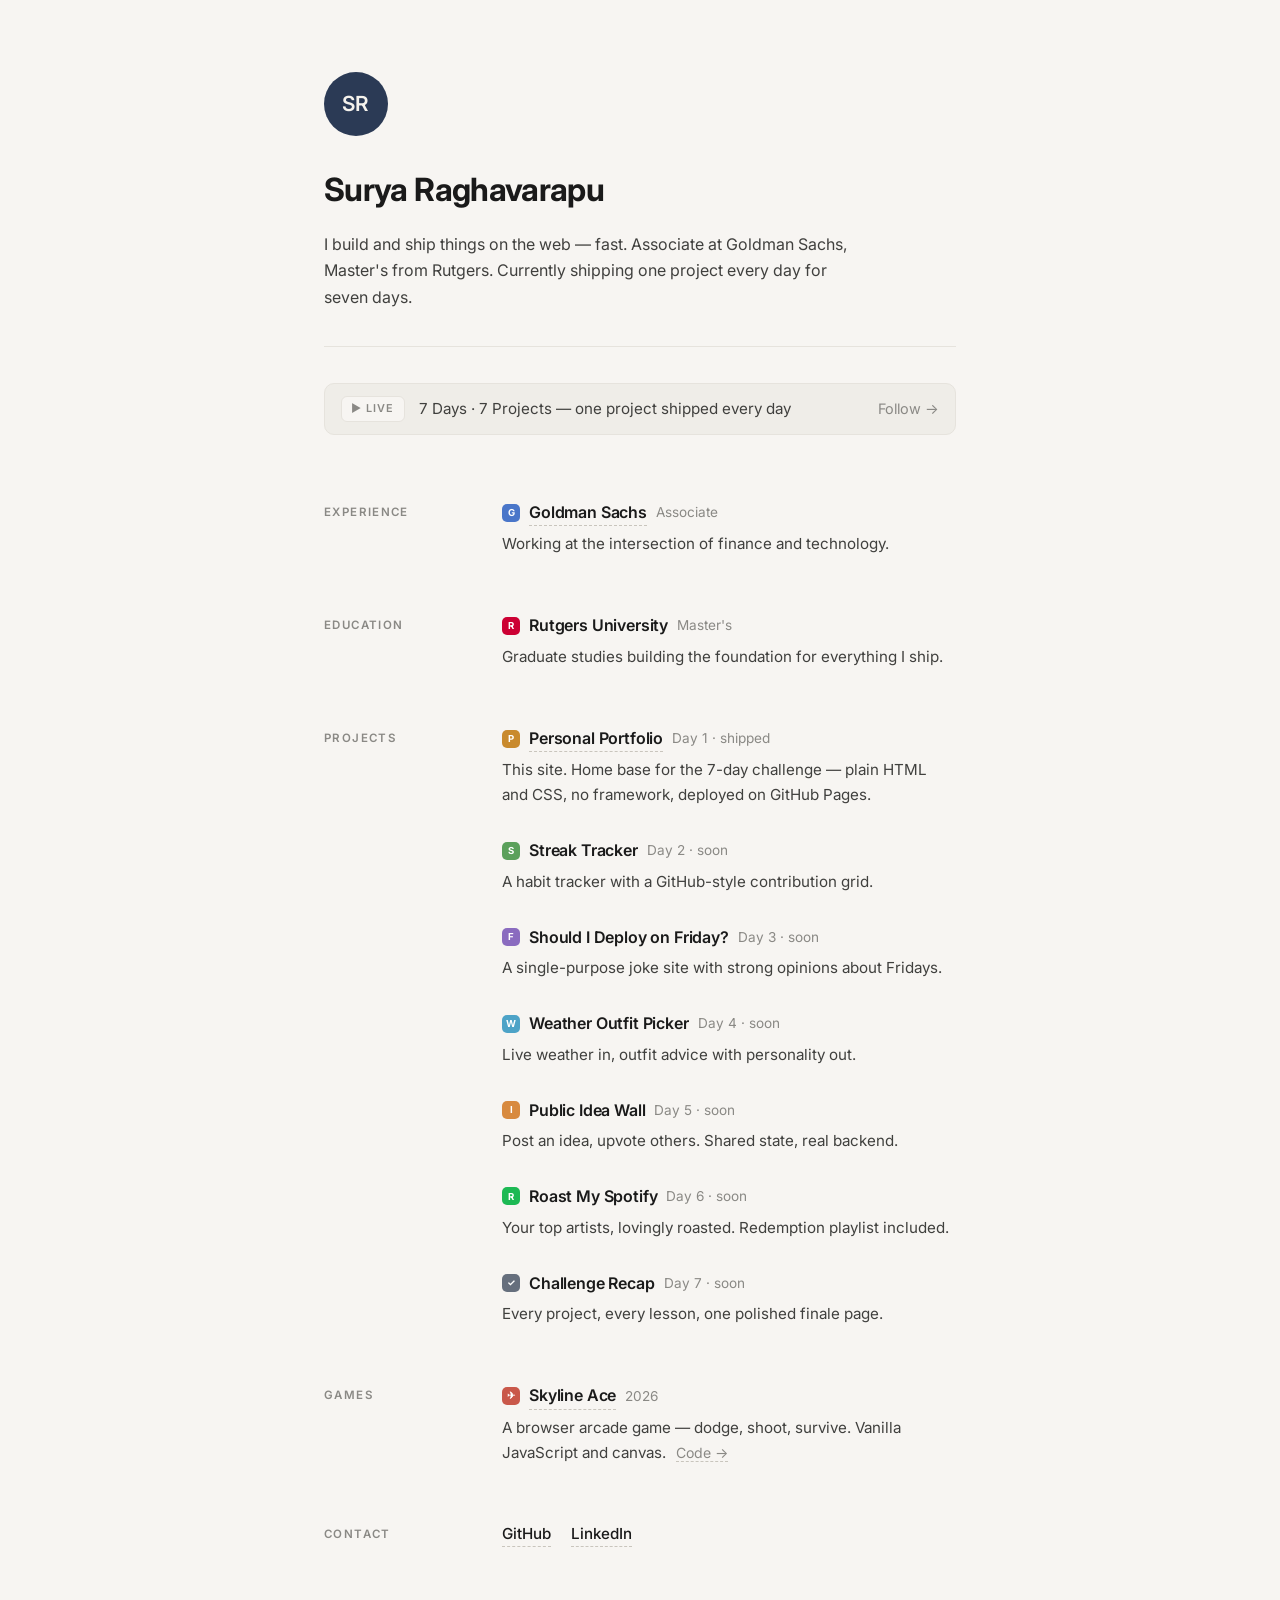
==== commit 6dd8aa83: "Link Skyline Ace to its playable GitHub Pages URL Co-authored-by: Cursor <cursoragent@cursor.com>" ====
--- a/index.html
+++ b/index.html
@@ -132,10 +132,11 @@
         <article class="entry">
           <div class="entry-head">
             <span class="entry-icon" style="background:#c9584a">✈</span>
-            <a href="https://github.com/sai-surya-siva-prasad/airplance-game" target="_blank" rel="noopener" class="entry-name">Airplane Game</a>
+            <a href="https://sai-surya-siva-prasad.github.io/airplance-game/" target="_blank" rel="noopener" class="entry-name">Skyline Ace</a>
             <span class="entry-date">2026</span>
           </div>
-          <p>A browser arcade game — dodge, shoot, survive. Vanilla JavaScript and canvas.</p>
+          <p>A browser arcade game — dodge, shoot, survive. Vanilla JavaScript and canvas.
+            <a class="entry-extra" href="https://github.com/sai-surya-siva-prasad/airplance-game" target="_blank" rel="noopener">Code →</a></p>
         </article>
       </div>
     </section>
--- a/styles.css
+++ b/styles.css
@@ -191,6 +191,19 @@
   color: var(--ink-body);
 }
 
+.entry-extra {
+  color: var(--ink-soft);
+  font-size: 0.88rem;
+  text-decoration: none;
+  border-bottom: 1px dashed #c9c5bd;
+  margin-left: 6px;
+}
+
+.entry-extra:hover {
+  color: var(--ink);
+  border-bottom-color: var(--ink);
+}
+
 /* ---------- Contact ---------- */
 
 .contact-links {
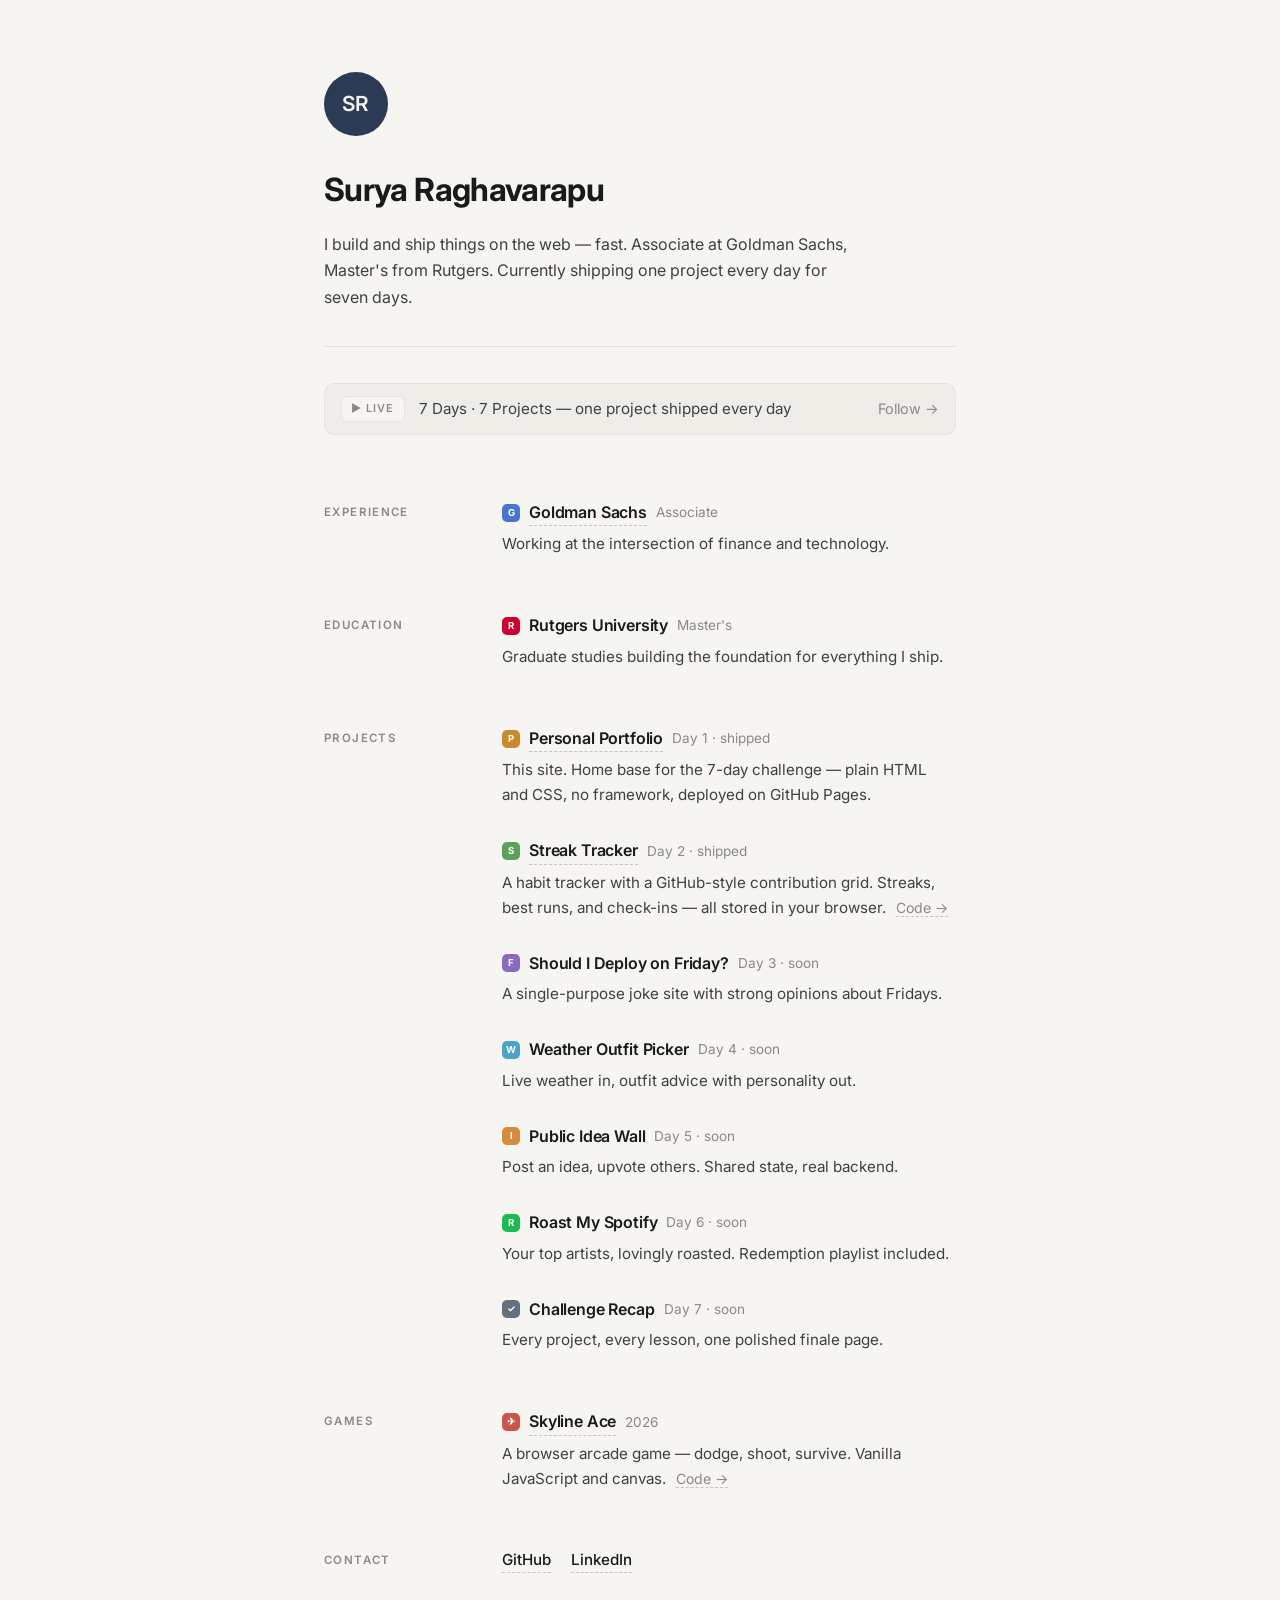
==== commit 596e506b: "Mark Day 2 (streak tracker) as shipped Co-authored-by: Cursor <cursoragent@cursor.com>" ====
--- a/index.html
+++ b/index.html
@@ -73,10 +73,11 @@
         <article class="entry">
           <div class="entry-head">
             <span class="entry-icon" style="background:#5ba05b">S</span>
-            <span class="entry-name">Streak Tracker</span>
-            <span class="entry-date">Day 2 · soon</span>
+            <a href="https://sai-surya-siva-prasad.github.io/streak-tracker/" target="_blank" rel="noopener" class="entry-name">Streak Tracker</a>
+            <span class="entry-date">Day 2 · shipped</span>
           </div>
-          <p>A habit tracker with a GitHub-style contribution grid.</p>
+          <p>A habit tracker with a GitHub-style contribution grid. Streaks, best runs, and check-ins — all stored in your browser.
+            <a class="entry-extra" href="https://github.com/sai-surya-siva-prasad/streak-tracker" target="_blank" rel="noopener">Code →</a></p>
         </article>
 
         <article class="entry">
